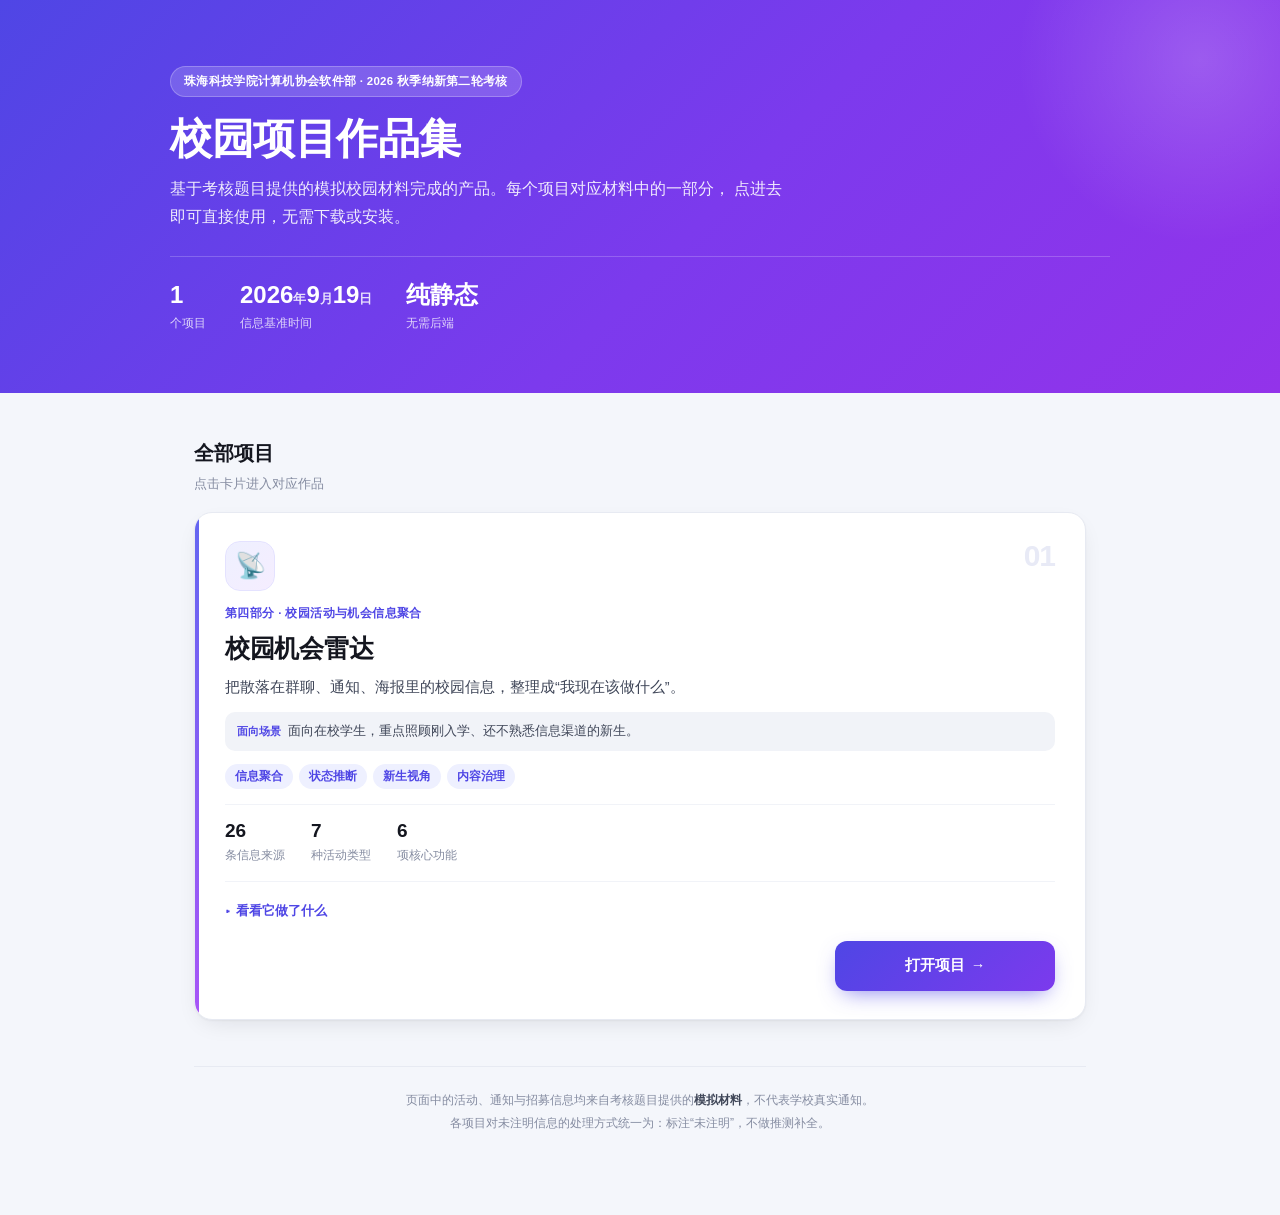
==== index.html @ e3699404 "feat(portal): 作品集首页，支持多项目入口 首页完全由 js/projects.js 的数组驱动，以后新增项目只要在 projects/ 下建目录、往数组里加一条记录，首页自动多出一张卡片" ====
<!DOCTYPE html>
<html lang="zh-CN">
<head>
<meta charset="UTF-8">
<meta name="viewport" content="width=device-width, initial-scale=1, viewport-fit=cover">
<meta name="theme-color" content="#4f46e5">
<meta name="description" content="校园项目作品集 —— 每个项目对应考核材料中的一部分，点进去即可直接体验。">
<title>校园项目作品集</title>
<link rel="icon" href="data:image/svg+xml,<svg xmlns='http://www.w3.org/2000/svg' viewBox='0 0 100 100'><text y='.9em' font-size='90'>🎒</text></svg>">
<link rel="stylesheet" href="css/portal.css">
</head>
<body>

<header class="hero">
  <div class="hero__inner">
    <div class="hero__badge">珠海科技学院计算机协会软件部 · 2026 秋季纳新第二轮考核</div>
    <h1 class="hero__title">校园项目作品集</h1>
    <p class="hero__sub">
      基于考核题目提供的模拟校园材料完成的产品。每个项目对应材料中的一部分，
      点进去即可直接使用，无需下载或安装。
    </p>
    <div class="hero__stats">
      <div class="hero__stat"><b id="statProjects">—</b><span>个项目</span></div>
      <div class="hero__stat"><b>2026<span class="unit">年</span>9<span class="unit">月</span>19<span class="unit">日</span></b><span>信息基准时间</span></div>
      <div class="hero__stat"><b>纯静态</b><span>无需后端</span></div>
    </div>
  </div>
</header>

<main>
  <div class="sec-head">
    <h2>全部项目</h2>
    <p>点击卡片进入对应作品</p>
  </div>

  <div class="grid" id="grid"></div>

  <footer class="foot">
    <p>页面中的活动、通知与招募信息均来自考核题目提供的<strong>模拟材料</strong>，不代表学校真实通知。</p>
    <p>各项目对未注明信息的处理方式统一为：标注“未注明”，不做推测补全。</p>
  </footer>
</main>

<script src="js/projects.js"></script>
<script src="js/portal.js"></script>
</body>
</html>
---- css/portal.css ----
/* ============================================================================
 * 校园项目作品集 · 首页样式
 * 与各子项目共用同一套配色（靛蓝 → 紫），保持整体风格统一。
 * ========================================================================== */

:root {
  --bg: #f4f6fb;
  --card: #fff;
  --ink: #14161f;
  --ink2: #3f4658;
  --muted: #858ca1;
  --line: #e7eaf2;
  --line2: #f1f3f8;

  --brand: #4f46e5;
  --brand2: #7c3aed;

  --radius: 18px;
  --shadow: 0 1px 2px rgba(20, 22, 31, .04), 0 8px 26px -10px rgba(20, 22, 31, .14);
  --shadow-lg: 0 18px 54px -16px rgba(20, 22, 31, .3);
}

* { box-sizing: border-box; }

html, body {
  margin: 0;
  padding: 0;
  background: var(--bg);
  color: var(--ink);
  font-family: -apple-system, BlinkMacSystemFont, "PingFang SC", "HarmonyOS Sans SC",
    "Microsoft YaHei", "Segoe UI", Roboto, "Helvetica Neue", sans-serif;
  font-size: 15px;
  line-height: 1.65;
  -webkit-font-smoothing: antialiased;
}

button { font: inherit; cursor: pointer; border: none; background: none; }
h1, h2, h3, p { margin: 0; }

/* ---------- 头部 ---------- */

.hero {
  background: linear-gradient(135deg, #4f46e5 0%, #7c3aed 55%, #9333ea 100%);
  color: #fff;
  padding: 44px 20px 40px;
  position: relative;
  overflow: hidden;
}

.hero::after {
  content: '';
  position: absolute;
  right: -110px; top: -130px;
  width: 380px; height: 380px;
  border-radius: 50%;
  background: radial-gradient(circle, rgba(255, 255, 255, .18), transparent 68%);
  pointer-events: none;
}

.hero__inner { max-width: 940px; margin: 0 auto; position: relative; z-index: 1; }

.hero__badge {
  display: inline-block;
  font-size: 11.5px;
  font-weight: 600;
  letter-spacing: .3px;
  background: rgba(255, 255, 255, .17);
  border: 1px solid rgba(255, 255, 255, .24);
  padding: 5px 13px;
  border-radius: 999px;
  margin-bottom: 16px;
}

.hero__title {
  font-size: 32px;
  font-weight: 800;
  letter-spacing: -.5px;
  line-height: 1.25;
  margin-bottom: 10px;
}

.hero__sub {
  font-size: 14.5px;
  line-height: 1.75;
  opacity: .9;
  max-width: 620px;
}

.hero__stats {
  display: flex;
  flex-wrap: wrap;
  gap: 12px 34px;
  margin-top: 26px;
  padding-top: 22px;
  border-top: 1px solid rgba(255, 255, 255, .2);
}

.hero__stat b {
  display: block;
  font-size: 21px;
  font-weight: 800;
  line-height: 1.3;
}

.hero__stat .unit { font-size: 13px; font-weight: 600; opacity: .85; }
.hero__stat span { font-size: 11.5px; opacity: .78; }

/* ---------- 主体 ---------- */

main {
  max-width: 940px;
  margin: 0 auto;
  padding: 34px 20px 70px;
}

.sec-head { margin-bottom: 18px; }
.sec-head h2 { font-size: 18px; font-weight: 700; }
.sec-head p { font-size: 13px; color: var(--muted); margin-top: 3px; }

.grid { display: grid; gap: 18px; }

/* ---------- 项目卡片 ---------- */

.pcard {
  background: var(--card);
  border: 1px solid var(--line);
  border-radius: var(--radius);
  padding: 22px;
  box-shadow: var(--shadow);
  cursor: pointer;
  transition: transform .18s cubic-bezier(.2, .9, .3, 1), box-shadow .18s, border-color .18s;
  position: relative;
  overflow: hidden;
}

.pcard::before {
  content: '';
  position: absolute; left: 0; top: 0; bottom: 0; width: 4px;
  background: linear-gradient(180deg, #6366f1, #a855f7);
}

.pcard:hover { transform: translateY(-3px); box-shadow: var(--shadow-lg); border-color: #dcdff0; }
.pcard:focus-visible { outline: 2px solid var(--brand); outline-offset: 3px; }

.pcard__head { display: flex; align-items: flex-start; justify-content: space-between; margin-bottom: 13px; }

.pcard__icon {
  width: 50px; height: 50px;
  border-radius: 15px;
  display: grid; place-items: center;
  font-size: 25px;
  background: linear-gradient(135deg, #eef0ff, #f5edff);
  border: 1px solid #e4e2ff;
}

.pcard__idnum {
  font-size: 30px;
  font-weight: 800;
  color: #e8eaf6;
  letter-spacing: -1px;
  line-height: 1;
}

.pcard__part {
  font-size: 11.5px;
  font-weight: 700;
  color: var(--brand);
  letter-spacing: .4px;
  margin-bottom: 5px;
}

.pcard__title { font-size: 22px; font-weight: 800; letter-spacing: -.3px; margin-bottom: 6px; }

.pcard__brief { font-size: 14px; color: var(--ink2); line-height: 1.7; margin-bottom: 12px; }

.pcard__problem {
  font-size: 12.5px;
  color: var(--ink2);
  background: var(--line2);
  border-radius: 10px;
  padding: 9px 12px;
  line-height: 1.65;
  margin-bottom: 13px;
}

.pcard__problem span {
  display: inline-block;
  font-size: 11px;
  font-weight: 700;
  color: var(--brand);
  margin-right: 7px;
}

.pcard__tags { display: flex; flex-wrap: wrap; gap: 6px; margin-bottom: 15px; }

.tag {
  font-size: 11.5px;
  font-weight: 600;
  padding: 3px 10px;
  border-radius: 999px;
  background: #eef0ff;
  color: var(--brand);
}

.pcard__stats {
  display: flex;
  gap: 26px;
  padding: 14px 0;
  border-top: 1px solid var(--line2);
  border-bottom: 1px solid var(--line2);
  margin-bottom: 14px;
}

.pstat b { display: block; font-size: 19px; font-weight: 800; color: var(--ink); line-height: 1.25; }
.pstat span { font-size: 11.5px; color: var(--muted); }

/* 亮点折叠区 */

.pcard__more { margin-bottom: 16px; }

.pcard__more summary {
  font-size: 13px;
  font-weight: 700;
  color: var(--brand);
  cursor: pointer;
  padding: 4px 0;
  list-style: none;
  display: flex;
  align-items: center;
  gap: 5px;
}

.pcard__more summary::-webkit-details-marker { display: none; }
.pcard__more summary::before {
  content: '▸';
  font-size: 11px;
  transition: transform .16s;
  display: inline-block;
}

.pcard__more[open] summary::before { transform: rotate(90deg); }

.hi { list-style: none; margin: 12px 0 0; padding: 0; display: grid; gap: 9px; }

.hi li {
  padding-left: 13px;
  border-left: 2px solid #ddd6fe;
  font-size: 13px;
  line-height: 1.65;
}

.hi li b { display: block; font-weight: 700; color: var(--ink); margin-bottom: 1px; }
.hi li span { color: var(--ink2); }

.pcard__data { font-size: 12px; color: var(--muted); margin-top: 13px; }

.pcard__go {
  display: flex;
  align-items: center;
  justify-content: center;
  gap: 6px;
  background: linear-gradient(135deg, #4f46e5, #7c3aed);
  color: #fff;
  font-size: 14.5px;
  font-weight: 700;
  padding: 13px;
  border-radius: 12px;
  transition: opacity .16s;
  box-shadow: 0 8px 22px -8px rgba(79, 70, 229, .7);
}

.pcard:hover .pcard__go { opacity: .92; }
.pcard__go i { font-style: normal; transition: transform .18s; }
.pcard:hover .pcard__go i { transform: translateX(4px); }

/* ---------- 页脚 ---------- */

.foot {
  margin-top: 46px;
  padding-top: 22px;
  border-top: 1px solid var(--line);
  text-align: center;
  font-size: 12px;
  color: var(--muted);
  line-height: 1.9;
}

.foot strong { color: var(--ink2); }

.empty {
  text-align: center;
  padding: 50px 20px;
  color: var(--muted);
  border: 1px dashed var(--line);
  border-radius: var(--radius);
  background: var(--card);
  font-size: 13.5px;
}

/* ---------- 桌面端 ---------- */

@media (min-width: 760px) {
  .hero { padding: 66px 24px 58px; }
  .hero__title { font-size: 42px; }
  .hero__sub { font-size: 15.5px; }
  .hero__stat b { font-size: 24px; }

  main { padding: 44px 24px 80px; }
  .sec-head h2 { font-size: 20px; }

  .pcard { padding: 28px 30px; }
  .pcard__title { font-size: 25px; }
  .pcard__brief { font-size: 14.5px; }

  .grid { grid-template-columns: 1fr; gap: 22px; }

  .pcard__go { width: 220px; margin-left: auto; }
}
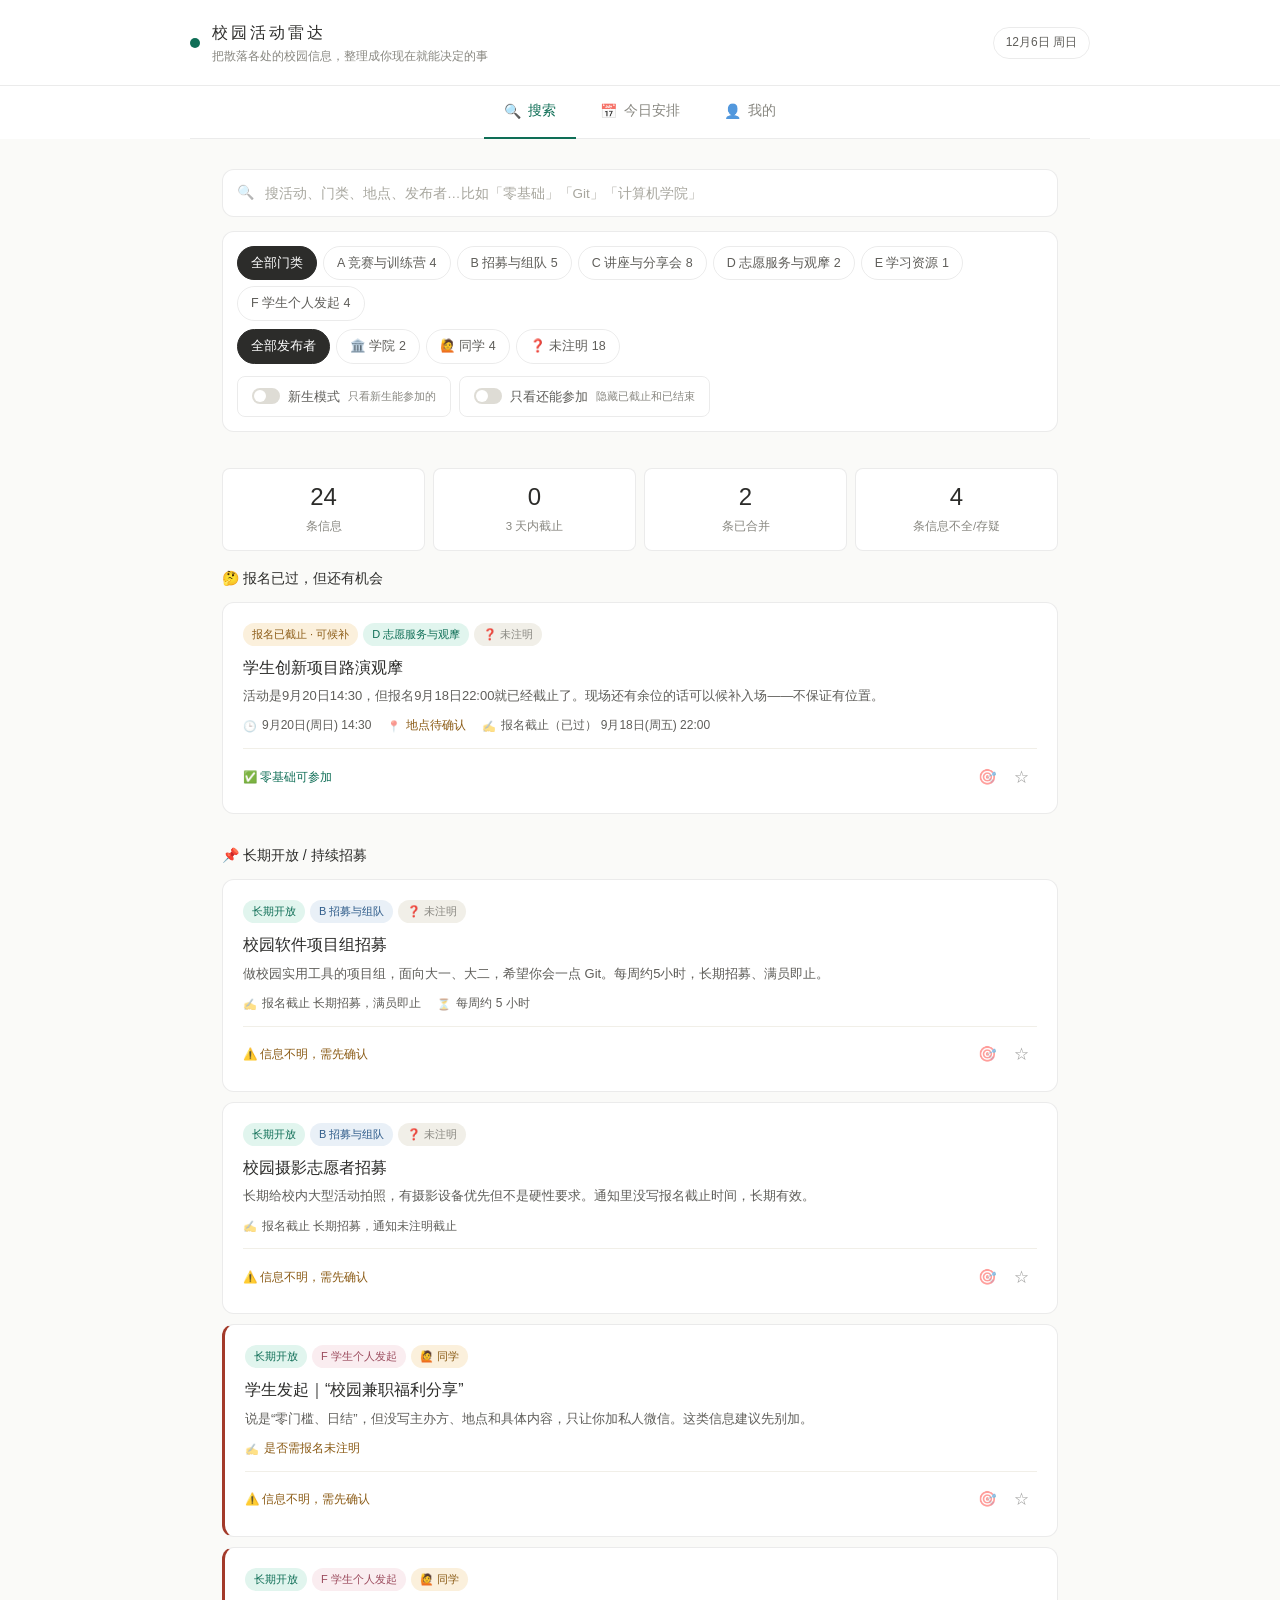
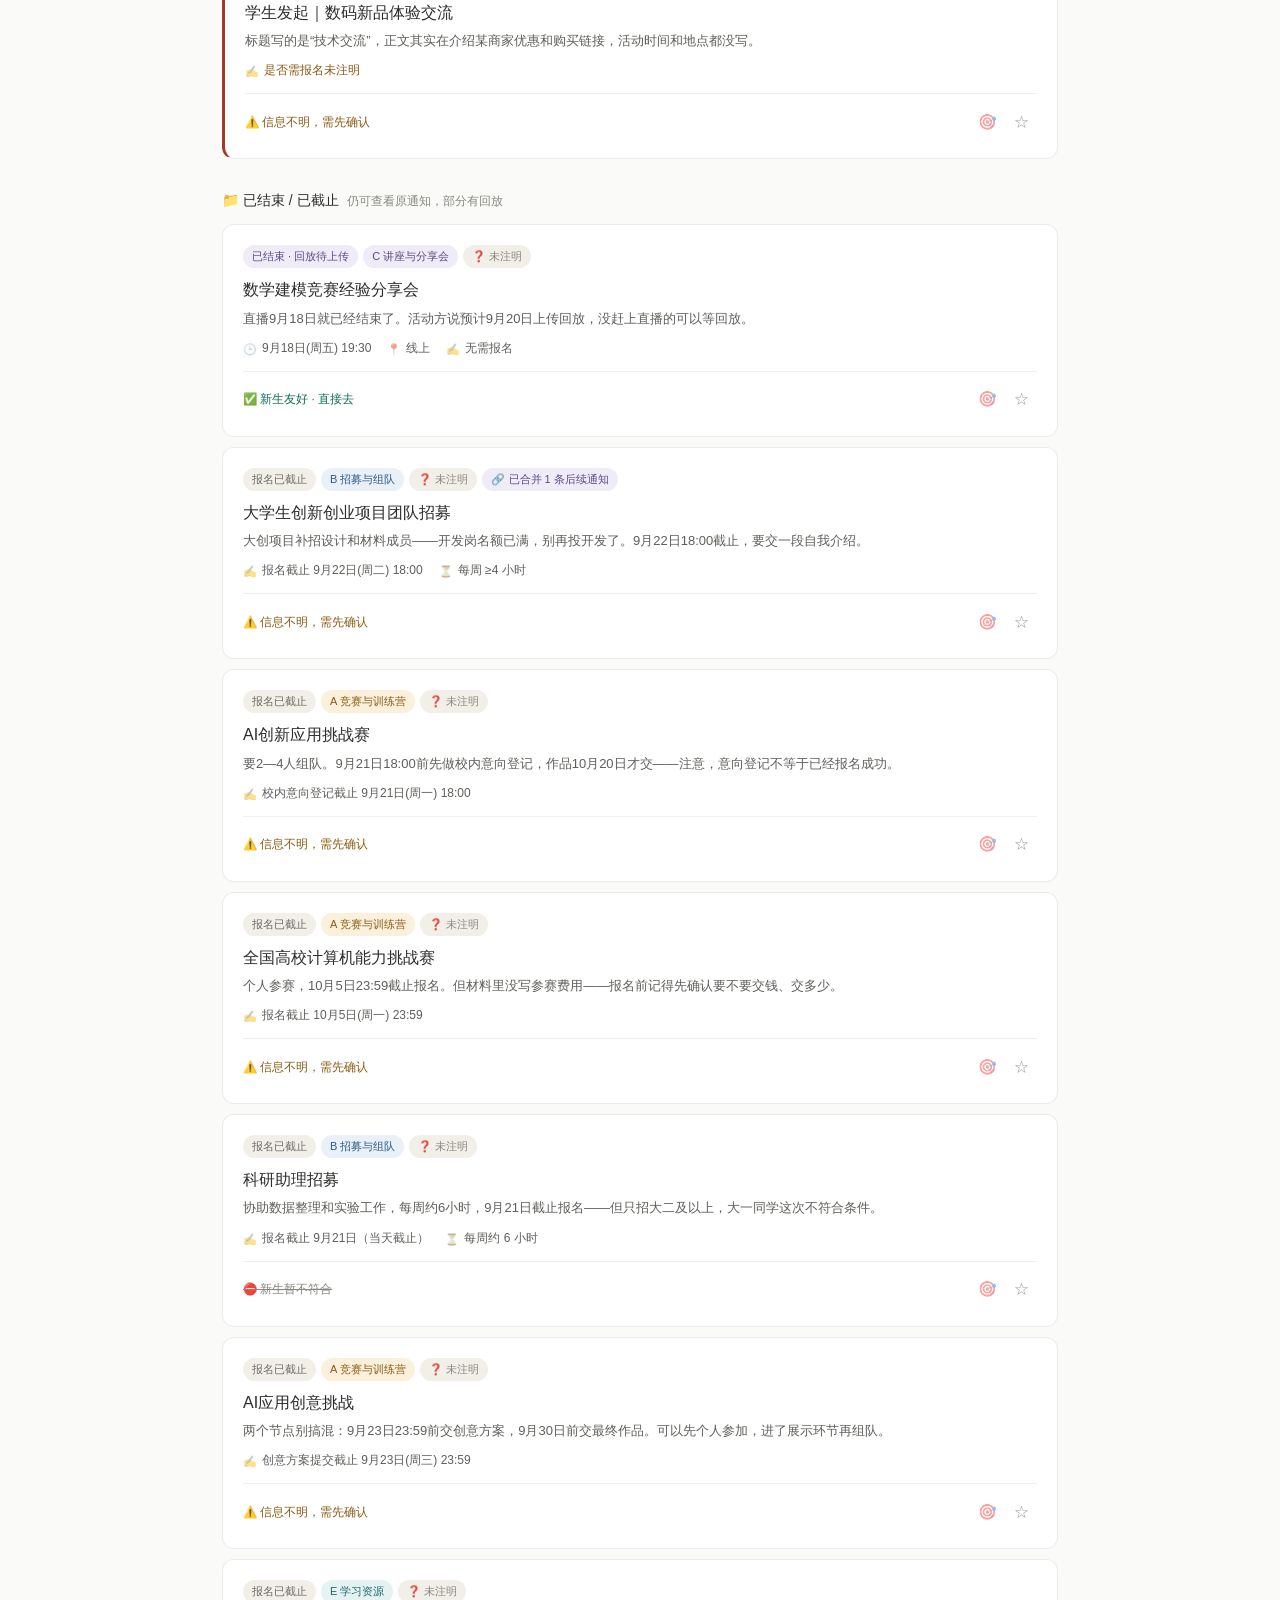
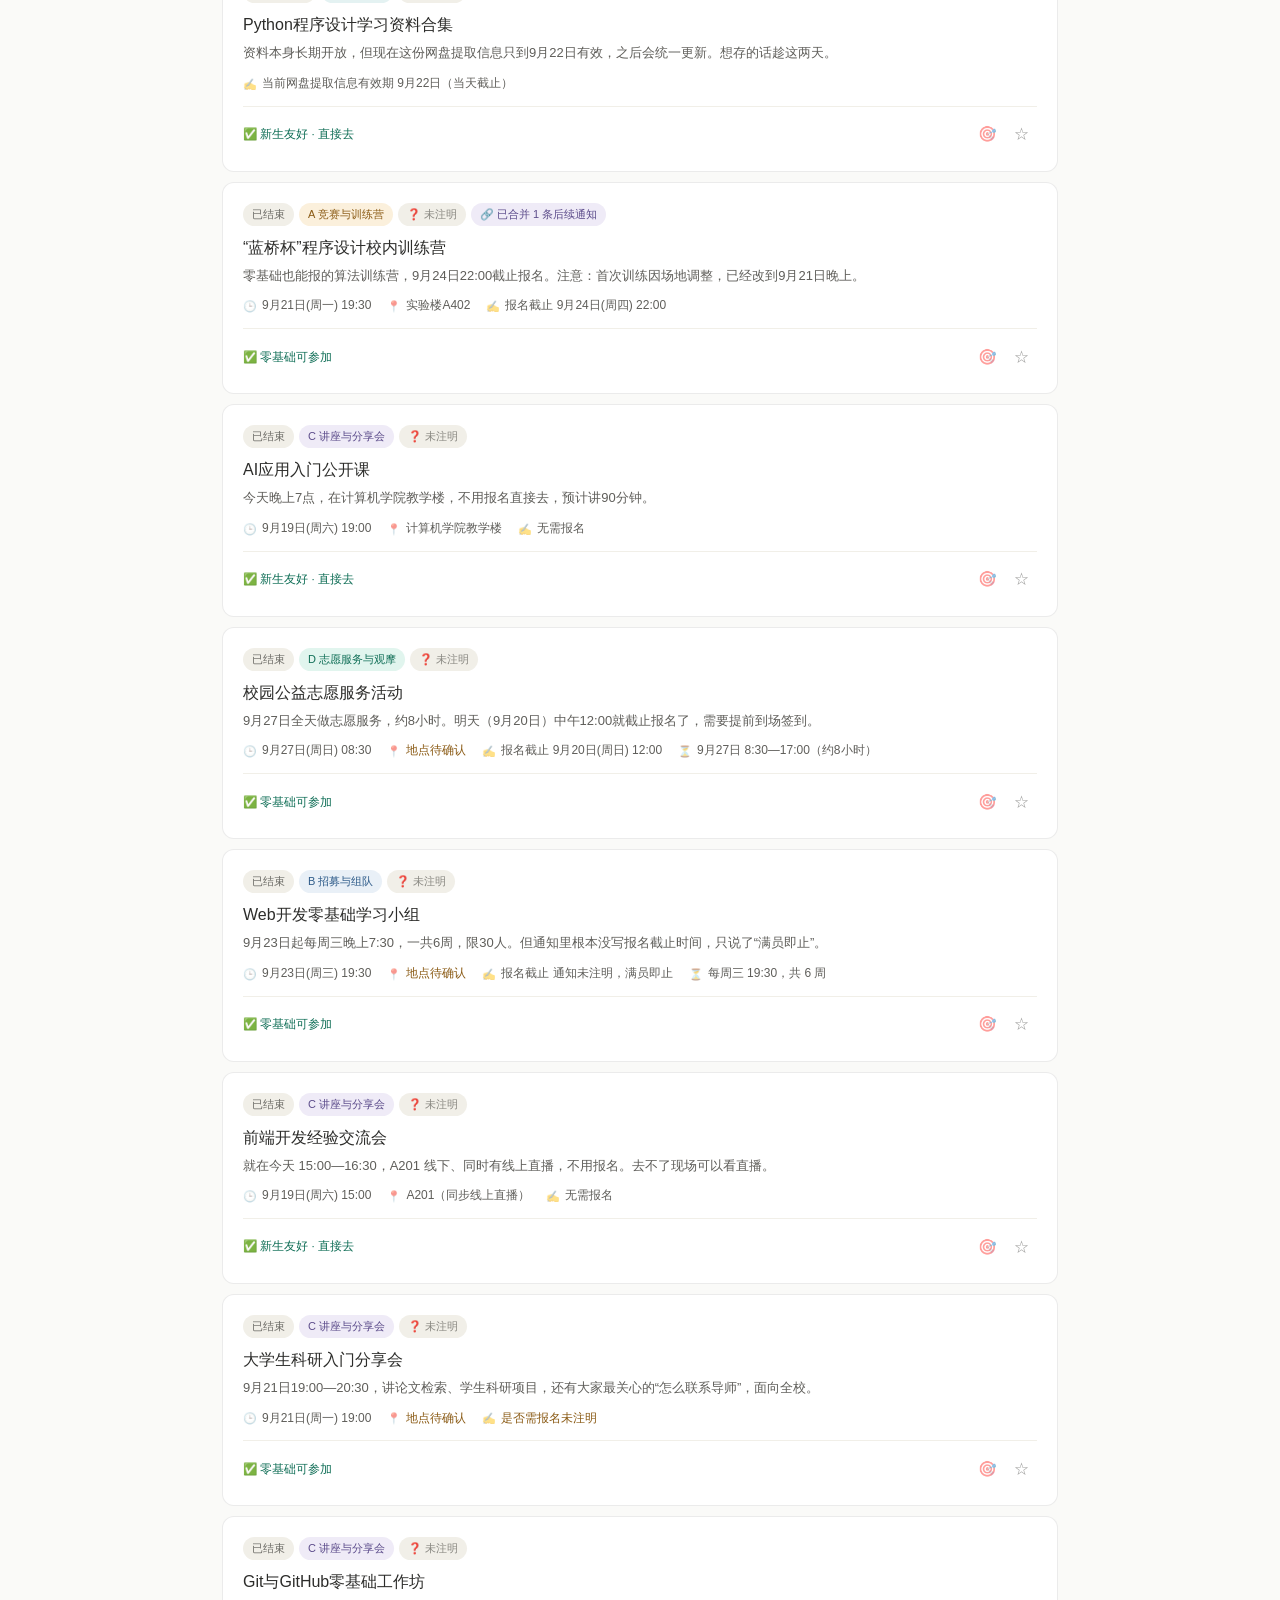
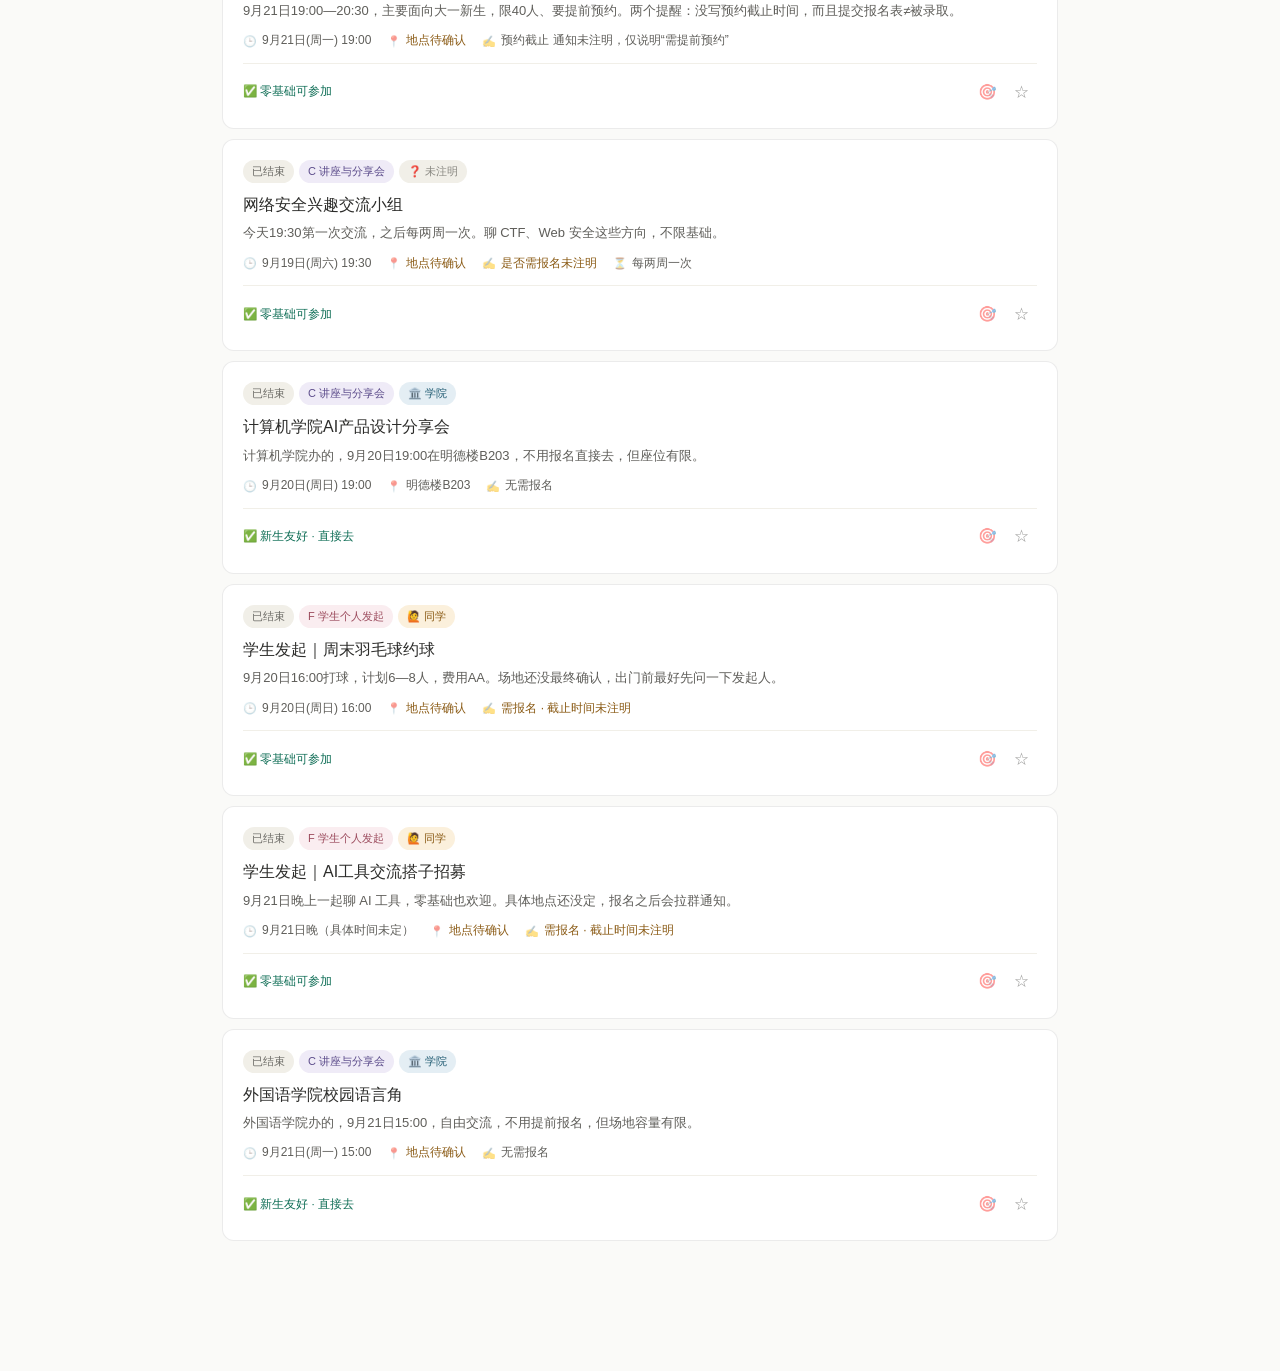
==== commit 477a8098: "refactor: 站点扁平化为校园活动雷达，并换成极简视觉 去掉作品集门户层 —— 只有校园活动雷达一个作品，门户只是多一次点击。 根目录的 index.html 现在直接就是雷达，线上地址也变成干" ====
--- a/index.html
+++ b/index.html
@@ -3,45 +3,41 @@
 <head>
 <meta charset="UTF-8">
 <meta name="viewport" content="width=device-width, initial-scale=1, viewport-fit=cover">
-<meta name="theme-color" content="#4f46e5">
-<meta name="description" content="校园项目作品集 —— 每个项目对应考核材料中的一部分，点进去即可直接体验。">
-<title>校园项目作品集</title>
-<link rel="icon" href="data:image/svg+xml,<svg xmlns='http://www.w3.org/2000/svg' viewBox='0 0 100 100'><text y='.9em' font-size='90'>🎒</text></svg>">
-<link rel="stylesheet" href="css/portal.css">
+<meta name="theme-color" content="#FAFAF8">
+<meta name="description" content="校园活动雷达 —— 把散落在各处的校园活动、竞赛、招募和同学自发信息，整理成你现在就能决定的事。">
+<title>校园活动雷达</title>
+<link rel="icon" href="data:image/svg+xml,<svg xmlns='http://www.w3.org/2000/svg' viewBox='0 0 100 100'><text y='.9em' font-size='90'>📡</text></svg>">
+<link rel="stylesheet" href="css/style.css">
 </head>
 <body>
 
-<header class="hero">
-  <div class="hero__inner">
-    <div class="hero__badge">珠海科技学院计算机协会软件部 · 2026 秋季纳新第二轮考核</div>
-    <h1 class="hero__title">校园项目作品集</h1>
-    <p class="hero__sub">
-      基于考核题目提供的模拟校园材料完成的产品。每个项目对应材料中的一部分，
-      点进去即可直接使用，无需下载或安装。
-    </p>
-    <div class="hero__stats">
-      <div class="hero__stat"><b id="statProjects">—</b><span>个项目</span></div>
-      <div class="hero__stat"><b>2026<span class="unit">年</span>9<span class="unit">月</span>19<span class="unit">日</span></b><span>信息基准时间</span></div>
-      <div class="hero__stat"><b>纯静态</b><span>无需后端</span></div>
+<div class="topbar">
+  <header class="hdr">
+    <div class="hdr__inner">
+      <div class="hdr__row">
+        <div class="hdr__logo" aria-hidden="true"></div>
+        <div class="hdr__brand">
+          <h1>校园活动雷达</h1>
+          <p id="hdrSub">把散落各处的校园信息，整理成你现在就能决定的事</p>
+        </div>
+        <div class="hdr__date" id="nowDate">—</div>
+      </div>
     </div>
-  </div>
-</header>
+  </header>
 
-<main>
-  <div class="sec-head">
-    <h2>全部项目</h2>
-    <p>点击卡片进入对应作品</p>
-  </div>
+  <nav class="tabbar" aria-label="主导航">
+    <button class="tab is-on" data-tab="search"><i>🔍</i><span>搜索</span></button>
+    <button class="tab" data-tab="today"><i>📅</i><span>今日安排</span></button>
+    <button class="tab" data-tab="mine"><i>👤</i><span>我的</span></button>
+  </nav>
+</div>
 
-  <div class="grid" id="grid"></div>
+<main id="view" aria-live="polite"></main>
 
-  <footer class="foot">
-    <p>页面中的活动、通知与招募信息均来自考核题目提供的<strong>模拟材料</strong>，不代表学校真实通知。</p>
-    <p>各项目对未注明信息的处理方式统一为：标注“未注明”，不做推测补全。</p>
-  </footer>
-</main>
+<div id="sheetRoot"></div>
+<div id="toast" role="status" aria-live="polite"></div>
 
-<script src="js/projects.js"></script>
-<script src="js/portal.js"></script>
+<script src="js/data.js"></script>
+<script src="js/app.js"></script>
 </body>
 </html>
--- a/css/style.css
+++ b/css/style.css
@@ -0,0 +1,1350 @@
+/* ============================================================================
+ * 校园活动雷达 · 样式
+ * ----------------------------------------------------------------------------
+ * 视觉语言：暖白底 + 白卡片 + 墨黑主色 + 青绿点缀。
+ * 不用渐变、不用重阴影、字重克制（标题 500，正文 400），靠留白和层级说话。
+ * 移动端优先，桌面端加大留白。
+ * ========================================================================== */
+
+:root {
+  /* 基础色 */
+  --bg: #FAFAF8;
+  --card: #FFFFFF;
+  --ink: #2C2C2A;
+  --ink2: #5F5E5A;
+  --muted: #888780;
+  --line: rgba(0, 0, 0, .08);
+  --line2: #F1EFE8;
+
+  /* 点缀色 */
+  --brand: #0F6E56;
+  --brand-soft: #E1F5EE;
+
+  /* 状态色（都降过饱和度，配合整体调性） */
+  --live: #0F6E56;    --live-bg: #E1F5EE;
+  --urgent: #A33A2A;  --urgent-bg: #FBEDE9;
+  --warn: #8A5A14;    --warn-bg: #FBF0DC;
+  --open: #2F5C8A;    --open-bg: #E9F0F7;
+  --replay: #5B4B8A;  --replay-bg: #EFEBF7;
+  --mute: #6B6A65;    --mute-bg: #F1EFE8;
+
+  --radius: 12px;
+  --radius-sm: 8px;
+  --shadow: 0 1px 2px rgba(0, 0, 0, .03);
+  --shadow-lg: 0 6px 20px rgba(0, 0, 0, .07);
+}
+
+* { box-sizing: border-box; }
+
+html, body {
+  margin: 0;
+  padding: 0;
+  background: var(--bg);
+  color: var(--ink);
+  font-family: "PingFang SC", "Microsoft YaHei", -apple-system, BlinkMacSystemFont,
+    "HarmonyOS Sans SC", "Segoe UI", Roboto, sans-serif;
+  font-size: 15px;
+  line-height: 1.65;
+  -webkit-font-smoothing: antialiased;
+  overflow-wrap: break-word;
+}
+
+button, input, select, textarea { font: inherit; color: inherit; }
+button { cursor: pointer; border: none; background: none; }
+h1, h2, h3, p { margin: 0; }
+em { font-style: normal; }
+
+/* ---------- 页头 ---------- */
+
+.topbar {
+  position: sticky;
+  top: 0;
+  z-index: 48;
+  background: var(--card);
+}
+
+.hdr {
+  background: var(--card);
+  border-bottom: 1px solid var(--line);
+  padding: 16px 20px;
+}
+
+.hdr__inner { max-width: 900px; margin: 0 auto; }
+.hdr__row { display: flex; align-items: center; gap: 12px; }
+
+.hdr__logo {
+  flex-shrink: 0;
+  width: 10px; height: 10px;
+  border-radius: 50%;
+  background: var(--brand);
+}
+
+.hdr__brand h1 {
+  font-size: 15px;
+  font-weight: 500;
+  letter-spacing: 2px;
+}
+
+.hdr__brand p {
+  font-size: 12px;
+  color: var(--muted);
+  margin-top: 1px;
+  line-height: 1.5;
+}
+
+.hdr__date {
+  margin-left: auto;
+  flex-shrink: 0;
+  font-size: 12px;
+  color: var(--ink2);
+  border: 1px solid var(--line);
+  padding: 5px 12px;
+  border-radius: 999px;
+  white-space: nowrap;
+}
+
+.hdr__date.is-demo { color: var(--warn); background: var(--warn-bg); border-color: transparent; }
+
+/* ---------- 主体 ---------- */
+
+main {
+  max-width: 900px;
+  margin: 0 auto;
+  padding: 22px 20px 120px;
+}
+
+/* ---------- 提醒条 ---------- */
+
+.alerts { display: grid; gap: 8px; margin-bottom: 16px; }
+
+.alert {
+  display: block;
+  width: 100%;
+  text-align: left;
+  padding: 12px 16px;
+  border-radius: var(--radius-sm);
+  font-size: 13px;
+  font-weight: 400;
+  border: 1px solid transparent;
+  line-height: 1.6;
+  transition: opacity .12s;
+}
+
+.alert:hover { opacity: .85; }
+.alert b { font-weight: 500; }
+.alert--live { background: var(--live-bg); color: var(--live); }
+.alert--urgent { background: var(--urgent-bg); color: var(--urgent); }
+
+/* ---------- 搜索结果条 ---------- */
+
+.resultBar {
+  display: flex;
+  align-items: center;
+  justify-content: space-between;
+  gap: 10px;
+  padding: 10px 14px;
+  margin-bottom: 12px;
+  background: var(--brand-soft);
+  border-radius: var(--radius-sm);
+  font-size: 13px;
+  color: var(--ink2);
+}
+
+.resultBar b { color: var(--brand); font-weight: 500; }
+
+/* ---------- 概览 ---------- */
+
+.summary {
+  display: grid;
+  grid-template-columns: repeat(4, 1fr);
+  gap: 8px;
+  margin-bottom: 16px;
+}
+
+.summary__item {
+  background: var(--card);
+  border: 1px solid var(--line);
+  border-radius: var(--radius-sm);
+  padding: 12px 8px;
+  text-align: center;
+}
+
+.summary__item b { display: block; font-size: 20px; font-weight: 500; color: var(--ink); line-height: 1.3; }
+.summary__item span { font-size: 11px; color: var(--muted); }
+.summary__item.is-alert b { color: var(--urgent); }
+
+/* ---------- 搜索栏 ---------- */
+
+.searchBar { position: relative; margin-bottom: 14px; }
+
+.searchBar input {
+  width: 100%;
+  height: 48px;
+  padding: 0 42px;
+  border: 1px solid var(--line);
+  background: var(--card);
+  border-radius: var(--radius);
+  outline: none;
+  font-size: 15px;
+  transition: border-color .15s;
+}
+
+.searchBar input::placeholder { font-size: 13.5px; color: #A8A79F; }
+.searchBar input:focus { border-color: var(--brand); }
+.searchBar input::-webkit-search-cancel-button { display: none; }
+
+.searchBar__icon {
+  position: absolute;
+  left: 15px; top: 50%;
+  transform: translateY(-50%);
+  font-size: 14px;
+  opacity: .45;
+  pointer-events: none;
+}
+
+.search__clear {
+  position: absolute;
+  right: 11px; top: 50%;
+  transform: translateY(-50%);
+  width: 28px; height: 28px;
+  border-radius: 50%;
+  color: var(--muted);
+  font-size: 13px;
+  display: grid;
+  place-items: center;
+}
+
+.search__clear:hover { background: var(--line2); color: var(--ink); }
+
+/* ---------- 筛选 ---------- */
+
+.filters {
+  background: var(--card);
+  border: 1px solid var(--line);
+  border-radius: var(--radius);
+  padding: 14px;
+  margin-bottom: 20px;
+}
+
+.chiprow { display: flex; flex-wrap: wrap; gap: 6px; margin-bottom: 8px; }
+.chiprow:last-child { margin-bottom: 0; }
+.chiprow--toggle { margin-top: 12px; gap: 8px; }
+
+.chipbtn {
+  padding: 6px 13px;
+  border-radius: 999px;
+  border: 1px solid var(--line);
+  background: transparent;
+  font-size: 12.5px;
+  color: var(--ink2);
+  white-space: nowrap;
+  transition: all .14s;
+}
+
+.chipbtn:hover { border-color: rgba(0, 0, 0, .2); }
+.chipbtn.is-on { background: var(--ink); border-color: var(--ink); color: #fff; }
+
+.toggle {
+  display: flex;
+  align-items: center;
+  gap: 8px;
+  padding: 9px 14px;
+  border-radius: var(--radius-sm);
+  border: 1px solid var(--line);
+  background: transparent;
+  font-size: 13px;
+  color: var(--ink2);
+  transition: all .14s;
+}
+
+.toggle em { font-size: 11px; color: var(--muted); }
+
+.toggle__dot {
+  width: 28px; height: 16px;
+  border-radius: 999px;
+  background: #DEDCD5;
+  position: relative;
+  flex-shrink: 0;
+  transition: background .16s;
+}
+
+.toggle__dot::after {
+  content: '';
+  position: absolute;
+  top: 2px; left: 2px;
+  width: 12px; height: 12px;
+  border-radius: 50%;
+  background: #fff;
+  transition: transform .16s;
+}
+
+.toggle.is-on { border-color: var(--brand); background: var(--brand-soft); color: var(--brand); }
+.toggle.is-on em { color: var(--brand); opacity: .8; }
+.toggle.is-on .toggle__dot { background: var(--brand); }
+.toggle.is-on .toggle__dot::after { transform: translateX(12px); }
+
+/* ---------- 分组 ---------- */
+
+.group { margin-bottom: 30px; }
+
+.group__title {
+  font-size: 14px;
+  font-weight: 500;
+  margin-bottom: 12px;
+  display: flex;
+  align-items: baseline;
+  flex-wrap: wrap;
+  gap: 8px;
+}
+
+.group__note { display: inline; }
+.group__title em { font-size: 11.5px; font-weight: 400; color: var(--muted); }
+
+.cards { display: grid; gap: 10px; }
+
+/* ---------- 卡片 ---------- */
+
+.card {
+  background: var(--card);
+  border: 1px solid var(--line);
+  border-radius: var(--radius);
+  padding: 16px;
+  transition: border-color .14s, box-shadow .14s;
+  cursor: pointer;
+  position: relative;
+}
+
+.card:hover { border-color: rgba(0, 0, 0, .18); box-shadow: var(--shadow); }
+.card:focus-visible { outline: 2px solid var(--brand); outline-offset: 2px; }
+
+.card--hot { border-left: 3px solid var(--brand); }
+.card--risky { border-left: 3px solid var(--urgent); }
+
+.card__top { display: flex; flex-wrap: wrap; gap: 5px; margin-bottom: 10px; align-items: center; }
+
+.card__title { font-size: 15.5px; font-weight: 500; line-height: 1.45; margin-bottom: 6px; }
+
+.card__one { font-size: 13px; color: var(--ink2); line-height: 1.65; margin-bottom: 10px; }
+
+.card__facts { display: flex; flex-wrap: wrap; gap: 5px 16px; margin-bottom: 12px; }
+
+.fact {
+  font-size: 12px;
+  color: var(--ink2);
+  display: inline-flex;
+  align-items: center;
+  gap: 5px;
+  white-space: nowrap;
+}
+
+.fact i { font-style: normal; opacity: .55; font-size: 11px; }
+.fact--tbd { color: var(--warn); }
+
+.card__bottom {
+  display: flex;
+  align-items: center;
+  justify-content: space-between;
+  gap: 10px;
+  padding-top: 12px;
+  border-top: 1px solid var(--line2);
+}
+
+.card__acts { display: flex; gap: 2px; flex-shrink: 0; }
+
+.iconbtn {
+  width: 32px; height: 32px;
+  border-radius: var(--radius-sm);
+  font-size: 15px;
+  display: grid; place-items: center;
+  transition: background .14s;
+  opacity: .45;
+}
+
+.iconbtn:hover { background: var(--line2); opacity: 1; }
+.iconbtn.is-on { opacity: 1; background: var(--brand-soft); }
+
+/* ---------- 徽章 ---------- */
+
+.chip {
+  display: inline-flex;
+  align-items: center;
+  gap: 3px;
+  font-size: 11px;
+  font-weight: 400;
+  padding: 3px 9px;
+  border-radius: 999px;
+  white-space: nowrap;
+  line-height: 1.55;
+}
+
+.chip--live { background: var(--live-bg); color: var(--live); }
+.chip--urgent { background: var(--urgent-bg); color: var(--urgent); }
+.chip--warn { background: var(--warn-bg); color: var(--warn); }
+.chip--open { background: var(--open-bg); color: var(--open); }
+.chip--green { background: var(--live-bg); color: var(--live); }
+.chip--replay { background: var(--replay-bg); color: var(--replay); }
+.chip--mute { background: var(--mute-bg); color: var(--mute); }
+
+.chip--src { background: var(--line2); color: var(--ink2); }
+.chip--src-school  { background: #E9F0F7; color: #2F5C8A; }
+.chip--src-college { background: #E4EEF4; color: #215C73; }
+.chip--src-teacher { background: #EFEBF7; color: #5B4B8A; }
+.chip--src-student { background: #FBF0DC; color: #8A5A14; }
+.chip--src-unknown { background: var(--line2); color: var(--muted); }
+
+.chip--cat { background: var(--line2); color: var(--ink2); }
+.chip--cat-amber  { background: #FBF0DC; color: #8A5A14; }
+.chip--cat-blue   { background: #E9F0F7; color: #2F5C8A; }
+.chip--cat-violet { background: #EFEBF7; color: #5B4B8A; }
+.chip--cat-green  { background: #E1F5EE; color: #0F6E56; }
+.chip--cat-teal   { background: #E4F2F2; color: #1F6B6B; }
+.chip--cat-rose   { background: #FAEDF0; color: #9B4A5C; }
+
+.chip--merged { background: #EFEBF7; color: #5B4B8A; }
+.chip--mine { background: var(--brand-soft); color: var(--brand); }
+.chip--ok { background: var(--live-bg); color: var(--live); }
+.chip--reg { background: var(--live-bg); color: var(--live); }
+.chip--miss { background: #FBF0DC; color: #8A5A14; }
+
+.chips-inline { display: flex; flex-wrap: wrap; gap: 5px; }
+
+/* ---------- 距截止还剩 N 天 ---------- */
+
+.cd {
+  background: var(--card);
+  border: 1px solid var(--line);
+  border-radius: var(--radius);
+  padding: 16px;
+  margin-bottom: 18px;
+}
+
+.cd__head {
+  display: flex;
+  align-items: baseline;
+  justify-content: space-between;
+  gap: 10px;
+  margin-bottom: 12px;
+}
+
+.cd__head h2 { font-size: 14px; font-weight: 500; }
+.cd__sub { font-size: 11.5px; color: var(--muted); flex-shrink: 0; }
+.cd__none { font-size: 13px; color: var(--muted); padding: 4px 0; }
+
+.cd__list { display: grid; gap: 6px; }
+
+.cd__more { margin-top: 10px; }
+.cd__more summary {
+  cursor: pointer;
+  font-size: 12.5px;
+  color: var(--muted);
+  list-style: none;
+  padding: 6px 0;
+}
+.cd__more summary::-webkit-details-marker { display: none; }
+.cd__more summary::before { content: '▸ '; font-size: 10px; }
+.cd__more[open] summary::before { content: '▾ '; }
+.cd__more summary:hover { color: var(--ink); }
+.cd__list--soon { margin-top: 4px; }
+
+.cdrow {
+  display: flex;
+  align-items: center;
+  gap: 12px;
+  width: 100%;
+  text-align: left;
+  background: transparent;
+  border: 1px solid var(--line);
+  border-radius: var(--radius-sm);
+  padding: 11px 13px;
+  transition: border-color .14s;
+}
+
+.cdrow:hover { border-color: rgba(0, 0, 0, .2); }
+
+.cdrow__cat {
+  flex-shrink: 0;
+  width: 26px; height: 26px;
+  border-radius: 7px;
+  display: grid; place-items: center;
+  font-size: 12px;
+  font-weight: 500;
+  background: var(--line2); color: var(--ink2);
+}
+
+.cdrow__cat--amber  { background: #FBF0DC; color: #8A5A14; }
+.cdrow__cat--blue   { background: #E9F0F7; color: #2F5C8A; }
+.cdrow__cat--violet { background: #EFEBF7; color: #5B4B8A; }
+.cdrow__cat--green  { background: #E1F5EE; color: #0F6E56; }
+.cdrow__cat--teal   { background: #E4F2F2; color: #1F6B6B; }
+.cdrow__cat--rose   { background: #FAEDF0; color: #9B4A5C; }
+
+.cdrow__body { flex: 1; min-width: 0; display: block; }
+
+.cdrow__title {
+  display: block;
+  font-size: 13.5px;
+  font-weight: 400;
+  line-height: 1.45;
+  overflow: hidden;
+  text-overflow: ellipsis;
+  white-space: nowrap;
+}
+
+.cdrow__label { display: block; font-size: 11.5px; color: var(--muted); margin-top: 2px; }
+
+.cdrow__left {
+  flex-shrink: 0;
+  text-align: right;
+  font-size: 10.5px;
+  line-height: 1.4;
+  color: var(--muted);
+}
+
+.cdrow__left b { font-size: 14px; font-weight: 500; }
+.cdrow__left--now { color: var(--urgent); }
+.cdrow__left--soon { color: var(--warn); }
+.cdrow__left--later b { color: var(--ink); }
+
+/* ---------- 发布者一行 / 发布正文 ---------- */
+
+.pubLine { margin-bottom: 10px; }
+
+.pub__mark {
+  display: inline-block;
+  font-size: 11px;
+  padding: 2px 9px;
+  border-radius: 999px;
+  margin-right: 7px;
+}
+
+.pub__mark--ok { background: var(--live-bg); color: var(--live); }
+.pub__mark--warn { background: var(--warn-bg); color: var(--warn); }
+.pub__who { font-size: 11.5px; color: var(--muted); }
+.pub__who b { color: var(--ink2); font-weight: 500; }
+
+.postBody { font-size: 13.5px; line-height: 1.8; color: var(--ink); white-space: pre-wrap; }
+
+/* ---------- 新生适配 ---------- */
+
+.fit { font-size: 11.5px; color: var(--muted); display: inline-flex; align-items: center; gap: 4px; }
+.fit--ok { color: var(--live); }
+.fit--warn { color: var(--warn); }
+.fit--no { color: var(--muted); text-decoration: line-through; }
+
+/* ---------- 空状态 ---------- */
+
+.empty {
+  text-align: center;
+  padding: 52px 20px;
+  color: var(--muted);
+  background: var(--card);
+  border: 1px solid var(--line);
+  border-radius: var(--radius);
+  font-size: 13.5px;
+}
+
+.empty--sm { padding: 28px 16px; }
+.empty__icon { font-size: 30px; margin-bottom: 10px; opacity: .4; }
+.empty p { margin-bottom: 14px; }
+
+/* ---------- 今日时间线 ---------- */
+
+.todayHead {
+  background: var(--ink);
+  color: var(--bg);
+  border-radius: var(--radius);
+  padding: 22px;
+  margin-bottom: 24px;
+}
+
+.todayHead__date { font-size: 22px; font-weight: 500; letter-spacing: .5px; }
+.todayHead__time { font-size: 12px; opacity: .6; margin-top: 4px; }
+
+.timeline { position: relative; }
+
+.tl {
+  display: grid;
+  grid-template-columns: 52px 18px 1fr;
+  gap: 0 8px;
+  cursor: pointer;
+  padding: 4px 0;
+}
+
+.tl__time {
+  font-size: 13px;
+  font-weight: 500;
+  color: var(--brand);
+  text-align: right;
+  padding-top: 14px;
+}
+
+.tl__line { position: relative; display: flex; justify-content: center; }
+
+.tl__line::before {
+  content: '';
+  position: absolute;
+  top: 0; bottom: 0;
+  width: 1px;
+  background: var(--line);
+}
+
+.tl:first-child .tl__line::before { top: 20px; }
+.tl:last-child .tl__line::before { bottom: calc(100% - 20px); }
+
+.tl__dot {
+  width: 9px; height: 9px;
+  border-radius: 50%;
+  background: var(--brand);
+  margin-top: 19px;
+  position: relative;
+  z-index: 1;
+}
+
+.tl__dot--live { background: var(--brand); }
+.tl__dot--urgent { background: var(--urgent); }
+.tl__dot--mute { background: #D5D3CC; }
+
+.tl__body {
+  background: var(--card);
+  border: 1px solid var(--line);
+  border-radius: var(--radius-sm);
+  padding: 12px 14px;
+  margin-bottom: 9px;
+  transition: border-color .14s;
+}
+
+.tl:hover .tl__body { border-color: rgba(0, 0, 0, .2); }
+
+.tl__title { font-size: 14.5px; font-weight: 500; margin-bottom: 4px; }
+.tl__meta { font-size: 12px; color: var(--muted); margin-bottom: 7px; }
+.tl__status { display: flex; gap: 5px; flex-wrap: wrap; }
+
+/* ---------- 我的 ---------- */
+
+.mineHead {
+  display: flex;
+  align-items: flex-start;
+  justify-content: space-between;
+  gap: 14px;
+  background: var(--card);
+  border: 1px solid var(--line);
+  border-radius: var(--radius);
+  padding: 18px;
+  margin-bottom: 14px;
+}
+
+.mineHead h2 { font-size: 18px; font-weight: 500; }
+.mineHead p { font-size: 12.5px; color: var(--muted); margin-top: 4px; max-width: 440px; }
+
+.cardWrap { display: grid; gap: 6px; }
+.cardWrap__tools { display: flex; gap: 6px; justify-content: flex-end; }
+
+.mini {
+  font-size: 12px;
+  padding: 5px 12px;
+  border-radius: var(--radius-sm);
+  border: 1px solid var(--line);
+  background: transparent;
+  color: var(--ink2);
+  transition: all .14s;
+}
+
+.mini:hover { border-color: rgba(0, 0, 0, .2); background: var(--line2); }
+.mini.is-on { background: var(--ink); border-color: var(--ink); color: #fff; }
+.mini--danger { color: var(--urgent); }
+.mini--danger:hover { background: var(--urgent-bg); border-color: transparent; }
+
+.settings {
+  background: var(--card);
+  border: 1px solid var(--line);
+  border-radius: var(--radius);
+  overflow: hidden;
+}
+
+.settings__row {
+  display: flex;
+  align-items: center;
+  justify-content: space-between;
+  gap: 16px;
+  padding: 16px 18px;
+  border-bottom: 1px solid var(--line2);
+}
+
+.settings__row:last-child { border-bottom: none; }
+.settings__row b { font-size: 14px; font-weight: 500; }
+.settings__row p { font-size: 12px; color: var(--muted); margin-top: 3px; max-width: 420px; }
+.settings__ctrl { display: flex; gap: 6px; flex-shrink: 0; flex-wrap: wrap; justify-content: flex-end; }
+
+.foot {
+  text-align: center;
+  font-size: 11.5px;
+  color: var(--muted);
+  line-height: 1.9;
+  padding: 32px 10px 6px;
+}
+
+/* ---------- 账号 ---------- */
+
+.acct {
+  display: flex;
+  align-items: center;
+  gap: 14px;
+  background: var(--card);
+  border: 1px solid var(--line);
+  border-radius: var(--radius);
+  padding: 16px 18px;
+  margin-bottom: 20px;
+}
+
+.acct--out { border-style: dashed; }
+
+.acct__avatar {
+  flex-shrink: 0;
+  width: 42px; height: 42px;
+  border-radius: 50%;
+  display: grid; place-items: center;
+  font-size: 16px;
+  font-weight: 500;
+  background: var(--brand-soft);
+  color: var(--brand);
+}
+
+.acct__body { flex: 1; min-width: 0; }
+.acct__body b { font-size: 14.5px; font-weight: 500; }
+.acct__body p { font-size: 12px; color: var(--muted); margin-top: 3px; }
+.acct__line { display: flex; align-items: center; flex-wrap: wrap; gap: 6px; }
+
+/* ---------- 按钮 ---------- */
+
+.btn {
+  padding: 10px 18px;
+  border-radius: var(--radius-sm);
+  font-size: 13px;
+  transition: all .14s;
+  display: inline-flex;
+  align-items: center;
+  justify-content: center;
+  gap: 5px;
+  white-space: nowrap;
+}
+
+.btn--primary { background: var(--ink); color: #fff; }
+.btn--primary:hover { background: #1A1A18; }
+.btn--ghost { background: transparent; border: 1px solid var(--line); color: var(--ink); }
+.btn--ghost:hover { border-color: rgba(0, 0, 0, .22); background: var(--line2); }
+.btn--wide { width: 100%; }
+.btn:disabled { opacity: .35; cursor: not-allowed; }
+.btn.is-done { background: var(--live-bg); border-color: transparent; color: var(--live); }
+
+/* ---------- 底部导航 ---------- */
+
+.tabbar {
+  position: fixed;
+  bottom: 0; left: 0; right: 0;
+  z-index: 45;
+  display: flex;
+  background: var(--card);
+  border-top: 1px solid var(--line);
+  padding: 6px 8px calc(6px + env(safe-area-inset-bottom));
+}
+
+.tab {
+  flex: 1;
+  display: flex;
+  flex-direction: column;
+  align-items: center;
+  gap: 2px;
+  padding: 7px 4px;
+  border-radius: var(--radius-sm);
+  color: var(--muted);
+  font-size: 11px;
+  transition: color .14s;
+}
+
+.tab i { font-style: normal; font-size: 17px; line-height: 1.3; opacity: .75; }
+.tab.is-on { color: var(--brand); }
+.tab.is-on i { opacity: 1; }
+
+/* ---------- 弹层 ---------- */
+
+#sheetRoot { position: fixed; inset: 0; z-index: 90; display: none; }
+#sheetRoot.is-open { display: block; }
+
+.sheet__backdrop {
+  position: absolute;
+  inset: 0;
+  background: rgba(44, 44, 42, .4);
+  animation: fade .18s ease;
+}
+
+@keyframes fade { from { opacity: 0; } }
+
+.sheet {
+  position: absolute;
+  left: 0; right: 0; bottom: 0;
+  max-height: 92vh;
+  background: var(--bg);
+  border-radius: 16px 16px 0 0;
+  display: flex;
+  flex-direction: column;
+  animation: rise .22s cubic-bezier(.2, .9, .3, 1);
+  overflow: hidden;
+}
+
+@keyframes rise { from { transform: translateY(20px); opacity: .7; } }
+
+.sheet__scroll {
+  overflow-y: auto;
+  padding: 22px 18px calc(32px + env(safe-area-inset-bottom));
+  -webkit-overflow-scrolling: touch;
+}
+
+.sheet__close {
+  position: absolute;
+  top: 14px; right: 14px;
+  z-index: 2;
+  width: 32px; height: 32px;
+  border-radius: 50%;
+  background: var(--card);
+  border: 1px solid var(--line);
+  color: var(--ink2);
+  font-size: 13px;
+  display: grid; place-items: center;
+}
+
+.sheet__head { margin-bottom: 16px; padding-right: 36px; }
+.sheet__chips { display: flex; flex-wrap: wrap; gap: 5px; margin-bottom: 10px; }
+.sheet__title { font-size: 20px; font-weight: 500; line-height: 1.4; margin-bottom: 6px; }
+.sheet__pub { font-size: 12px; color: var(--muted); margin-bottom: 6px; line-height: 1.6; }
+.sheet__one { font-size: 14px; color: var(--ink2); line-height: 1.7; }
+
+.sheet__acts {
+  display: grid;
+  grid-template-columns: 1fr 1fr;
+  gap: 7px;
+  margin-bottom: 16px;
+}
+
+/* ---------- 详情区块 ---------- */
+
+.sec {
+  background: var(--card);
+  border: 1px solid var(--line);
+  border-radius: var(--radius);
+  padding: 16px;
+  margin-bottom: 10px;
+}
+
+.sec h3 { font-size: 13.5px; font-weight: 500; margin-bottom: 11px; }
+.sec__desc { font-size: 12.5px; color: var(--muted); line-height: 1.7; }
+.sec__desc--tip { margin-top: 10px; font-size: 11.5px; opacity: .9; }
+
+.sec--risk-high { background: var(--urgent-bg); border-color: transparent; }
+.sec--risk-high h3 { color: var(--urgent); }
+.sec--risk-low { background: var(--warn-bg); border-color: transparent; }
+.sec--risk-low h3 { color: var(--warn); }
+.sec--risk p { font-size: 13px; color: var(--ink2); line-height: 1.7; }
+.sec--risk ul { margin: 10px 0 0; padding-left: 18px; }
+.sec--risk li { font-size: 12.5px; color: var(--ink2); margin-bottom: 5px; line-height: 1.65; }
+
+.sec--merged { background: #FBFAFD; }
+.sec--fb { background: transparent; border: none; padding: 4px 0; }
+.sec--signup { background: #FAFDFB; }
+
+/* 键值表 */
+
+.kv { display: grid; }
+
+.kv__row {
+  display: grid;
+  grid-template-columns: 88px 1fr;
+  gap: 10px;
+  padding: 8px 0;
+  border-bottom: 1px solid var(--line2);
+  font-size: 13px;
+}
+
+.kv__row:last-child { border-bottom: none; }
+.kv__k { color: var(--muted); font-size: 12.5px; }
+.kv__v { color: var(--ink); }
+
+/* 时间表 */
+
+.timeline-list { display: grid; gap: 8px; }
+
+.tlrow {
+  display: grid;
+  grid-template-columns: 76px 1fr;
+  gap: 10px;
+  font-size: 13px;
+  padding: 9px 0;
+  border-bottom: 1px solid var(--line2);
+}
+
+.tlrow:last-child { border-bottom: none; }
+.tlrow__label { font-size: 12px; color: var(--muted); }
+.tlrow__val { color: var(--ink); line-height: 1.6; }
+.tlrow.is-past .tlrow__val { color: var(--muted); }
+.tlrow--dl .tlrow__label { color: var(--urgent); }
+.tlrow--dl.is-past .tlrow__label { color: var(--muted); }
+
+.tbd { font-size: 11.5px; color: var(--warn); }
+
+/* 待办清单 */
+
+.todo { list-style: none; margin: 0; padding: 0; display: grid; gap: 7px; }
+
+.todo__item {
+  display: flex;
+  gap: 10px;
+  padding: 11px 13px;
+  border-radius: var(--radius-sm);
+  background: var(--line2);
+  font-size: 13px;
+  line-height: 1.65;
+  align-items: flex-start;
+}
+
+.todo__item span { flex-shrink: 0; line-height: 1.5; opacity: .8; }
+.todo__item b { font-weight: 500; }
+.todo__item--hot { background: var(--urgent-bg); color: var(--urgent); }
+.todo__item--warn { background: var(--warn-bg); color: var(--warn); }
+.todo__item--danger { background: var(--urgent-bg); color: var(--urgent); }
+.todo__item--info { background: var(--replay-bg); color: var(--replay); }
+.todo__item--mute { background: var(--mute-bg); color: var(--mute); }
+
+/* 补充通知 */
+
+.upd { border-left: 2px solid var(--replay); padding: 6px 0 6px 13px; margin-bottom: 10px; }
+
+.upd__head { font-size: 12.5px; font-weight: 500; color: var(--replay); margin-bottom: 4px; }
+.upd p { font-size: 12.5px; color: var(--ink2); line-height: 1.7; }
+
+.upd__id {
+  display: inline-block;
+  font-size: 10.5px;
+  background: var(--replay-bg);
+  color: var(--replay);
+  padding: 1px 7px;
+  border-radius: 5px;
+  margin-right: 6px;
+}
+
+/* 完整度 */
+
+.meter { display: flex; align-items: center; gap: 12px; }
+
+.meter__bar {
+  flex: 1;
+  height: 5px;
+  background: var(--line2);
+  border-radius: 999px;
+  overflow: hidden;
+}
+
+.meter__bar i {
+  display: block;
+  height: 100%;
+  background: var(--brand);
+  border-radius: 999px;
+  transition: width .3s;
+}
+
+.meter__txt { font-size: 12px; color: var(--muted); white-space: nowrap; }
+
+/* 原文 */
+
+.raw summary { cursor: pointer; font-size: 13px; color: var(--brand); padding: 4px 0; }
+.raw summary:hover { text-decoration: underline; }
+
+.raw blockquote {
+  margin: 10px 0 0;
+  padding: 12px 14px;
+  background: var(--line2);
+  border-radius: var(--radius-sm);
+  font-size: 12.5px;
+  color: var(--ink2);
+  line-height: 1.8;
+}
+
+.raw__tag {
+  display: inline-block;
+  font-size: 10.5px;
+  background: #E4E2DA;
+  color: var(--ink2);
+  padding: 1px 7px;
+  border-radius: 5px;
+  margin-right: 6px;
+}
+
+/* 提示条 */
+
+.note {
+  border-radius: var(--radius-sm);
+  padding: 12px 14px;
+  font-size: 13px;
+  line-height: 1.7;
+  margin-bottom: 10px;
+}
+
+.note--warn { background: var(--warn-bg); color: var(--warn); }
+.note--urgent { background: var(--urgent-bg); color: var(--urgent); }
+.note--live { background: var(--live-bg); color: var(--live); }
+.note--open { background: var(--open-bg); color: var(--open); }
+.note--green { background: var(--live-bg); color: var(--live); }
+.note--replay { background: var(--replay-bg); color: var(--replay); }
+.note--mute { background: var(--mute-bg); color: var(--mute); }
+
+/* ---------- 报名 ---------- */
+
+.signupEmpty { font-size: 12.5px; color: var(--muted); line-height: 1.7; padding: 8px 0; }
+
+.signedBox {
+  background: var(--live-bg);
+  border-radius: var(--radius-sm);
+  padding: 13px 15px;
+  margin-bottom: 10px;
+}
+
+.signedBox b { display: block; font-size: 13.5px; font-weight: 500; color: var(--live); margin-bottom: 5px; }
+.signedBox p { font-size: 12.5px; color: var(--live); line-height: 1.7; opacity: .9; }
+
+.signupForm { display: grid; gap: 12px; margin-top: 4px; }
+
+.signupNote { font-size: 12.5px; line-height: 1.65; }
+.signupNote:empty { display: none; }
+.signupNote--err { color: var(--urgent); background: var(--urgent-bg); padding: 10px 13px; border-radius: var(--radius-sm); }
+
+.regPanel {
+  background: var(--card);
+  border: 1px solid var(--line);
+  border-radius: var(--radius);
+  padding: 14px;
+  margin-top: -2px;
+}
+
+.regPanel--empty { font-size: 12.5px; color: var(--muted); border-style: dashed; }
+
+.regPanel__head {
+  display: flex;
+  align-items: center;
+  justify-content: space-between;
+  gap: 10px;
+  font-size: 13px;
+  margin-bottom: 11px;
+}
+
+.regPanel__head b { font-weight: 500; }
+
+.regList { display: grid; gap: 6px; }
+
+.regRow {
+  display: flex;
+  align-items: center;
+  gap: 12px;
+  background: var(--bg);
+  border: 1px solid var(--line);
+  border-radius: var(--radius-sm);
+  padding: 10px 12px;
+}
+
+.regRow__no {
+  flex-shrink: 0;
+  width: 22px; height: 22px;
+  border-radius: 50%;
+  display: grid; place-items: center;
+  font-size: 11.5px;
+  background: var(--line2);
+  color: var(--ink2);
+}
+
+.regRow__body { flex: 1; min-width: 0; }
+.regRow__name { font-size: 13.5px; font-weight: 500; display: flex; align-items: center; gap: 7px; flex-wrap: wrap; }
+
+.regRow__org {
+  font-size: 11px;
+  color: var(--muted);
+  background: var(--line2);
+  padding: 1px 8px;
+  border-radius: 999px;
+}
+
+.regRow__tel {
+  display: block;
+  font-size: 13px;
+  color: var(--brand);
+  text-decoration: none;
+  letter-spacing: .5px;
+  margin-top: 3px;
+}
+
+.regRow__tel:hover { text-decoration: underline; }
+
+.regRow__at { display: block; font-size: 11px; color: var(--muted); margin-top: 1px; }
+
+/* ---------- 表单 ---------- */
+
+.form { display: grid; gap: 14px; }
+
+.fld { display: block; }
+.fld > span { display: block; font-size: 12.5px; color: var(--ink2); margin-bottom: 6px; }
+.fld > span b { color: var(--urgent); font-weight: 500; }
+
+.fld input, .fld select, .fld textarea {
+  width: 100%;
+  padding: 11px 13px;
+  border: 1px solid var(--line);
+  border-radius: var(--radius-sm);
+  background: var(--card);
+  outline: none;
+  font-size: 14px;
+  transition: border-color .15s;
+}
+
+.fld input:focus, .fld select:focus, .fld textarea:focus { border-color: var(--brand); }
+
+.fld textarea { resize: vertical; min-height: 92px; line-height: 1.7; font-family: inherit; }
+
+.fld--2col { display: grid; grid-template-columns: 1fr 1fr; gap: 12px; }
+.fld--2col .fld { margin: 0; }
+
+.fld__hint { display: block; font-size: 11.5px; color: var(--muted); margin-top: 6px; line-height: 1.6; }
+
+.fld--radios .radios { display: flex; gap: 6px; flex-wrap: wrap; }
+
+.radio { flex: 1; min-width: 96px; cursor: pointer; }
+.radio input { position: absolute; opacity: 0; pointer-events: none; }
+
+.radio span {
+  display: block;
+  text-align: center;
+  padding: 10px;
+  border: 1px solid var(--line);
+  border-radius: var(--radius-sm);
+  font-size: 13px;
+  color: var(--ink2);
+  background: var(--card);
+  transition: all .14s;
+}
+
+.radio input:checked + span { border-color: var(--ink); background: var(--ink); color: #fff; }
+
+.precheck {
+  background: var(--warn-bg);
+  border-radius: var(--radius-sm);
+  padding: 13px;
+  font-size: 12.5px;
+  color: var(--warn);
+  line-height: 1.7;
+}
+
+.precheck__bar {
+  height: 4px;
+  background: rgba(138, 90, 20, .18);
+  border-radius: 999px;
+  overflow: hidden;
+  margin-bottom: 9px;
+}
+
+.precheck__bar i { display: block; height: 100%; background: var(--warn); border-radius: 999px; transition: width .25s; }
+.precheck b { font-weight: 500; }
+
+.precheck--must { background: var(--urgent-bg); color: var(--urgent); }
+.precheck--must b { color: var(--urgent); }
+
+.confirm {
+  display: flex;
+  gap: 11px;
+  align-items: flex-start;
+  padding: 13px 14px;
+  background: var(--card);
+  border: 1px solid var(--line);
+  border-radius: var(--radius-sm);
+  cursor: pointer;
+  font-size: 12.5px;
+  line-height: 1.7;
+  color: var(--ink2);
+}
+
+.confirm input { margin-top: 3px; flex-shrink: 0; width: 16px; height: 16px; accent-color: var(--brand); }
+.confirm strong { color: var(--ink); font-weight: 500; }
+
+.optional {
+  border: 1px solid var(--line);
+  border-radius: var(--radius-sm);
+  background: var(--card);
+  overflow: hidden;
+}
+
+.optional summary {
+  cursor: pointer;
+  padding: 12px 14px;
+  font-size: 13px;
+  color: var(--ink2);
+  list-style: none;
+}
+
+.optional summary::-webkit-details-marker { display: none; }
+.optional summary::before { content: '＋ '; color: var(--muted); }
+.optional[open] summary::before { content: '－ '; }
+.optional[open] summary { border-bottom: 1px solid var(--line2); }
+.optional__body { padding: 14px; display: grid; gap: 13px; }
+
+.form__acts { display: grid; grid-template-columns: 1fr 2fr; gap: 8px; margin-top: 4px; }
+
+/* ---------- 发布者身份确认 ---------- */
+
+.idbox {
+  display: flex;
+  align-items: center;
+  gap: 13px;
+  padding: 14px 16px;
+  border-radius: var(--radius);
+  margin-bottom: 14px;
+}
+
+.idbox--in { background: var(--brand-soft); }
+.idbox--out { background: var(--warn-bg); }
+
+.idbox__icon, .idbox__avatar {
+  flex-shrink: 0;
+  width: 40px; height: 40px;
+  border-radius: 50%;
+  display: grid; place-items: center;
+  font-size: 16px;
+  background: var(--card);
+  color: var(--brand);
+}
+
+.idbox__body { flex: 1; min-width: 0; }
+.idbox__body b { font-size: 13.5px; font-weight: 500; display: block; }
+.idbox__body p { font-size: 11.5px; color: var(--ink2); margin-top: 3px; line-height: 1.6; opacity: .85; }
+.idbox__ok { font-size: 11px; color: var(--brand); }
+
+/* ---------- 登录 / 注册 ---------- */
+
+.authtabs {
+  display: grid;
+  grid-template-columns: 1fr 1fr;
+  gap: 3px;
+  background: var(--line2);
+  border-radius: var(--radius-sm);
+  padding: 3px;
+  margin-bottom: 16px;
+}
+
+.authtab {
+  padding: 10px;
+  border-radius: 6px;
+  font-size: 13px;
+  color: var(--muted);
+  transition: all .14s;
+}
+
+.authtab.is-on { background: var(--card); color: var(--ink); }
+
+.roles { display: grid; gap: 7px; }
+
+.role { cursor: pointer; }
+.role input { position: absolute; opacity: 0; pointer-events: none; }
+
+.role > span {
+  display: block;
+  padding: 11px 14px;
+  border: 1px solid var(--line);
+  border-radius: var(--radius-sm);
+  background: var(--card);
+  transition: all .14s;
+}
+
+.role b { display: block; font-size: 13.5px; font-weight: 500; }
+.role em { display: block; font-size: 11.5px; color: var(--muted); margin-top: 3px; }
+
+.role input:checked + span { border-color: var(--brand); background: var(--brand-soft); }
+.role input:checked + span b { color: var(--brand); }
+.role input:checked + span em { color: var(--brand); opacity: .8; }
+
+.authnote { font-size: 12.5px; line-height: 1.7; border-radius: var(--radius-sm); padding: 12px 14px; color: var(--muted); }
+.authnote:empty { display: none; }
+.authnote--info { background: var(--line2); color: var(--ink2); }
+.authnote--info strong { color: var(--ink); font-weight: 500; }
+.authnote--err { background: var(--urgent-bg); color: var(--urgent); }
+
+/* ---------- Toast ---------- */
+
+#toast {
+  position: fixed;
+  left: 50%;
+  bottom: 92px;
+  transform: translate(-50%, 12px);
+  background: var(--ink);
+  color: var(--bg);
+  font-size: 13px;
+  padding: 11px 20px;
+  border-radius: 999px;
+  z-index: 200;
+  opacity: 0;
+  pointer-events: none;
+  transition: opacity .2s, transform .2s;
+  max-width: 88vw;
+  text-align: center;
+}
+
+#toast.is-on { opacity: 1; transform: translate(-50%, 0); }
+
+/* ---------- 桌面端 ---------- */
+
+@media (min-width: 760px) {
+  body { font-size: 15.5px; }
+  .hdr { padding: 20px 32px; }
+  .hdr__brand h1 { font-size: 16px; letter-spacing: 3px; }
+  main { padding: 30px 32px 100px; }
+
+  .card { padding: 20px; }
+  .card__title { font-size: 16px; }
+
+  .sheet {
+    left: 50%; bottom: 50%;
+    transform: translate(-50%, 50%);
+    max-width: 680px;
+    width: calc(100% - 48px);
+    max-height: 86vh;
+    border-radius: var(--radius);
+    animation: pop .2s cubic-bezier(.2, .9, .3, 1);
+  }
+
+  @keyframes pop { from { transform: translate(-50%, 50%) scale(.98); opacity: 0; } }
+
+  .sheet__scroll { padding: 28px 32px 32px; }
+  .sheet__acts { grid-template-columns: repeat(4, 1fr); }
+
+  .tabbar {
+    position: static;
+    max-width: 900px;
+    margin: 0 auto;
+    border-top: none;
+    border-bottom: 1px solid var(--line);
+    padding: 0 32px;
+    gap: 4px;
+    justify-content: center;
+  }
+
+  .tab {
+    flex: 0 0 auto;
+    flex-direction: row;
+    gap: 7px;
+    padding: 14px 20px;
+    font-size: 13.5px;
+    border-radius: 0;
+    border-bottom: 2px solid transparent;
+    margin-bottom: -1px;
+  }
+
+  .tab i { font-size: 14px; }
+  .tab.is-on { border-bottom-color: var(--brand); }
+
+  #toast { bottom: 44px; }
+  .summary__item b { font-size: 24px; }
+  .summary__item span { font-size: 11.5px; }
+  .tl { grid-template-columns: 62px 18px 1fr; }
+}
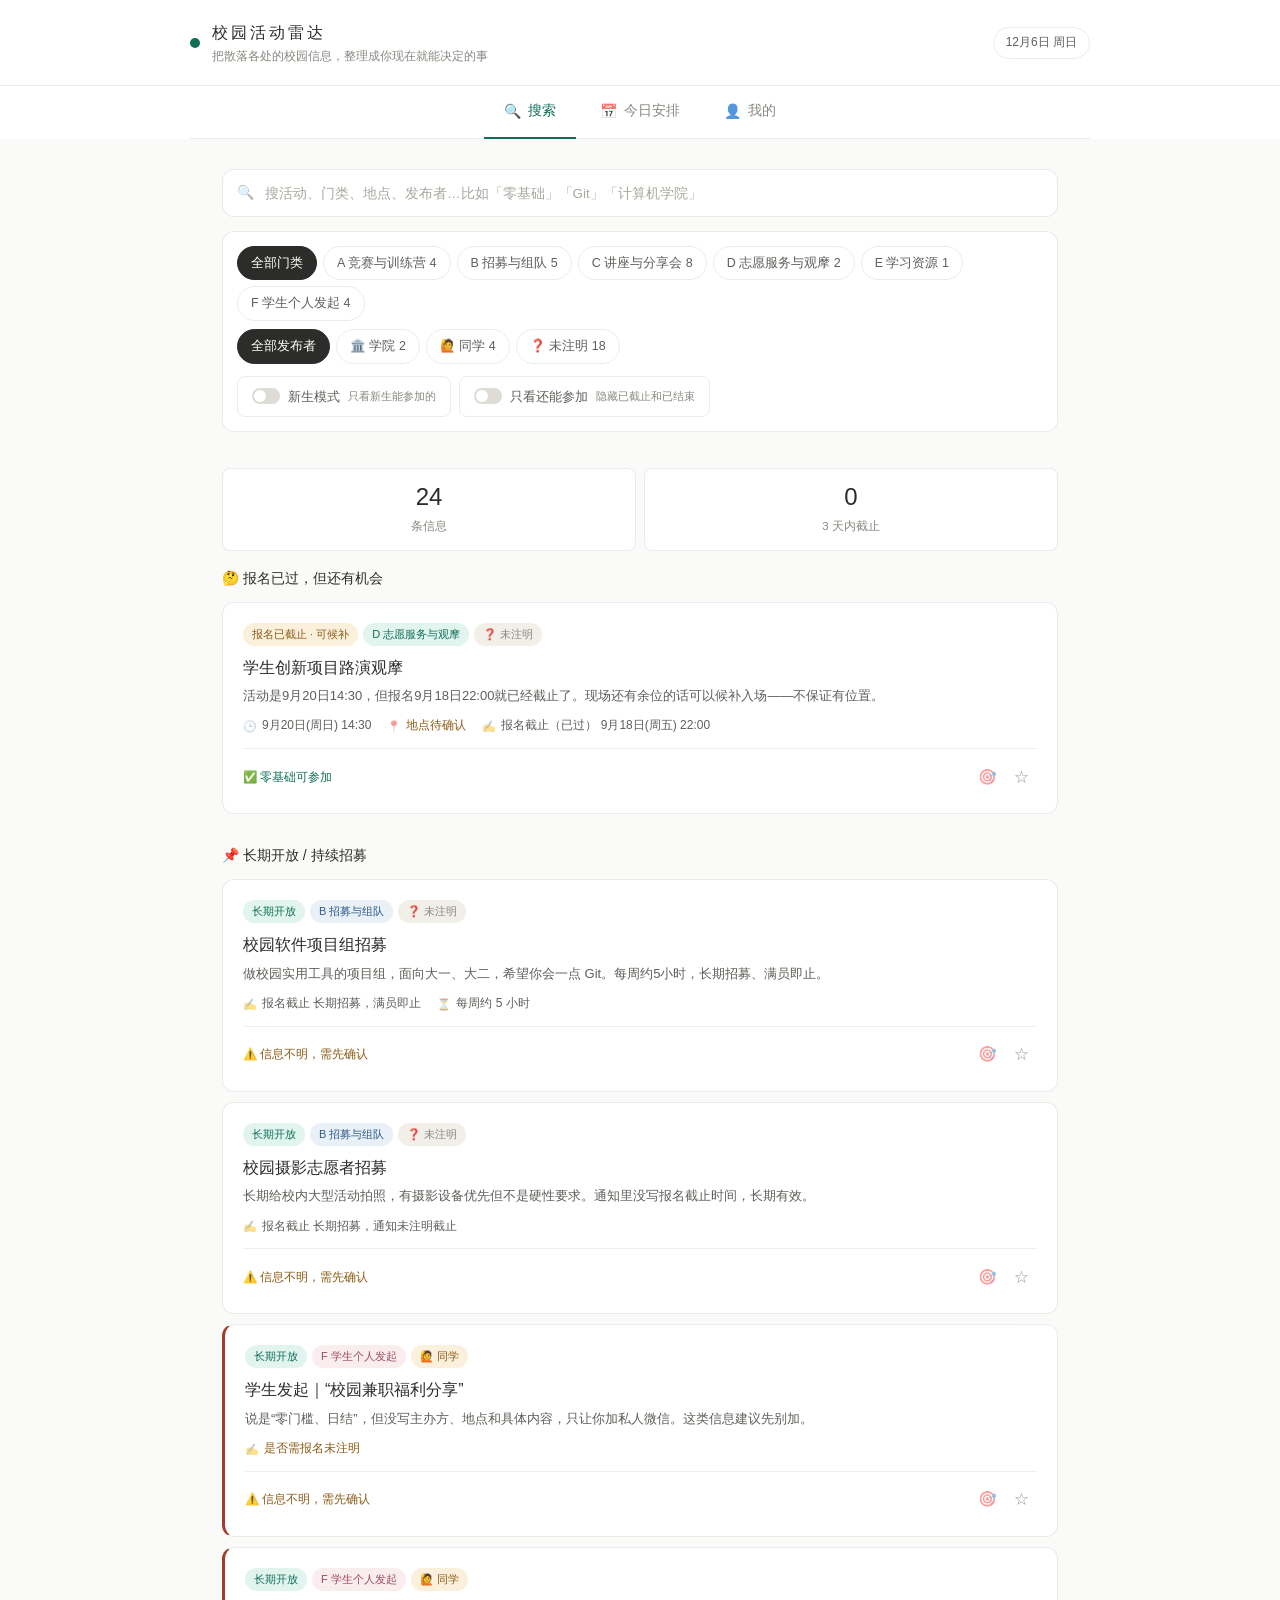
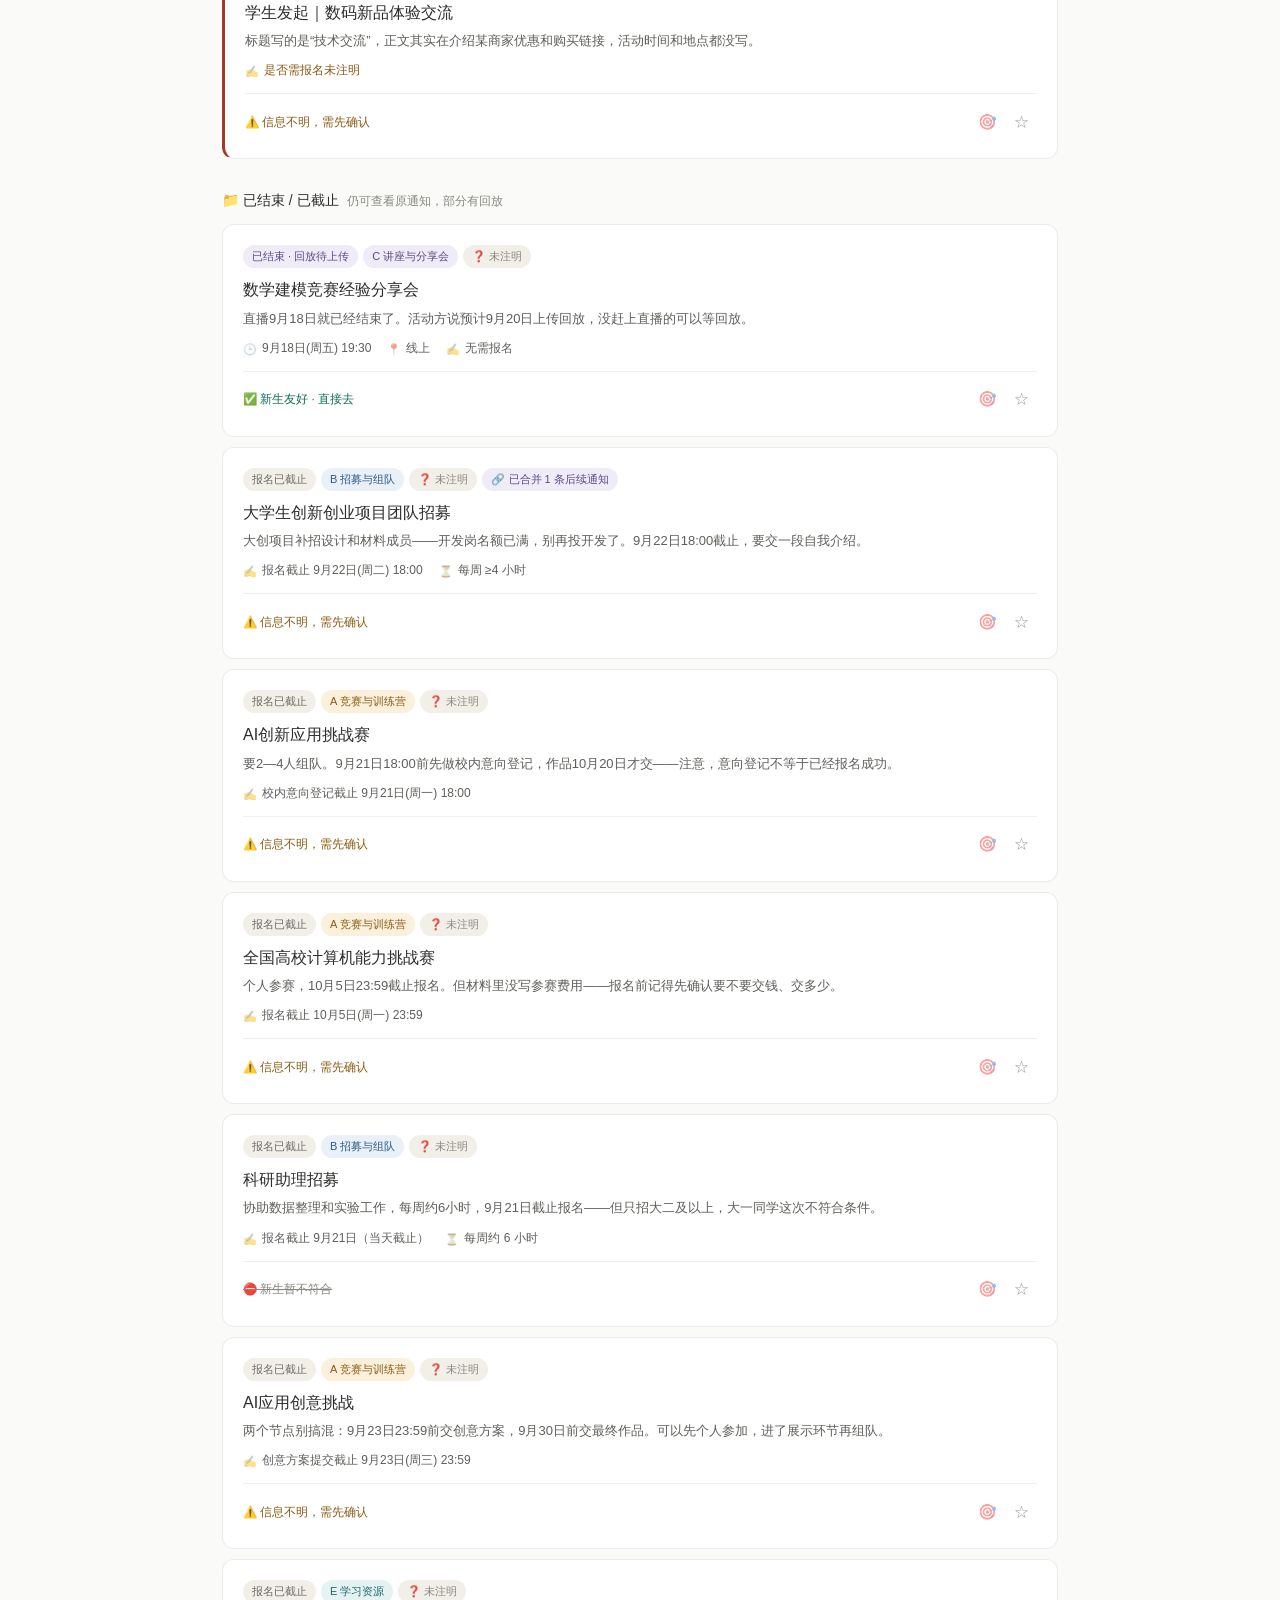
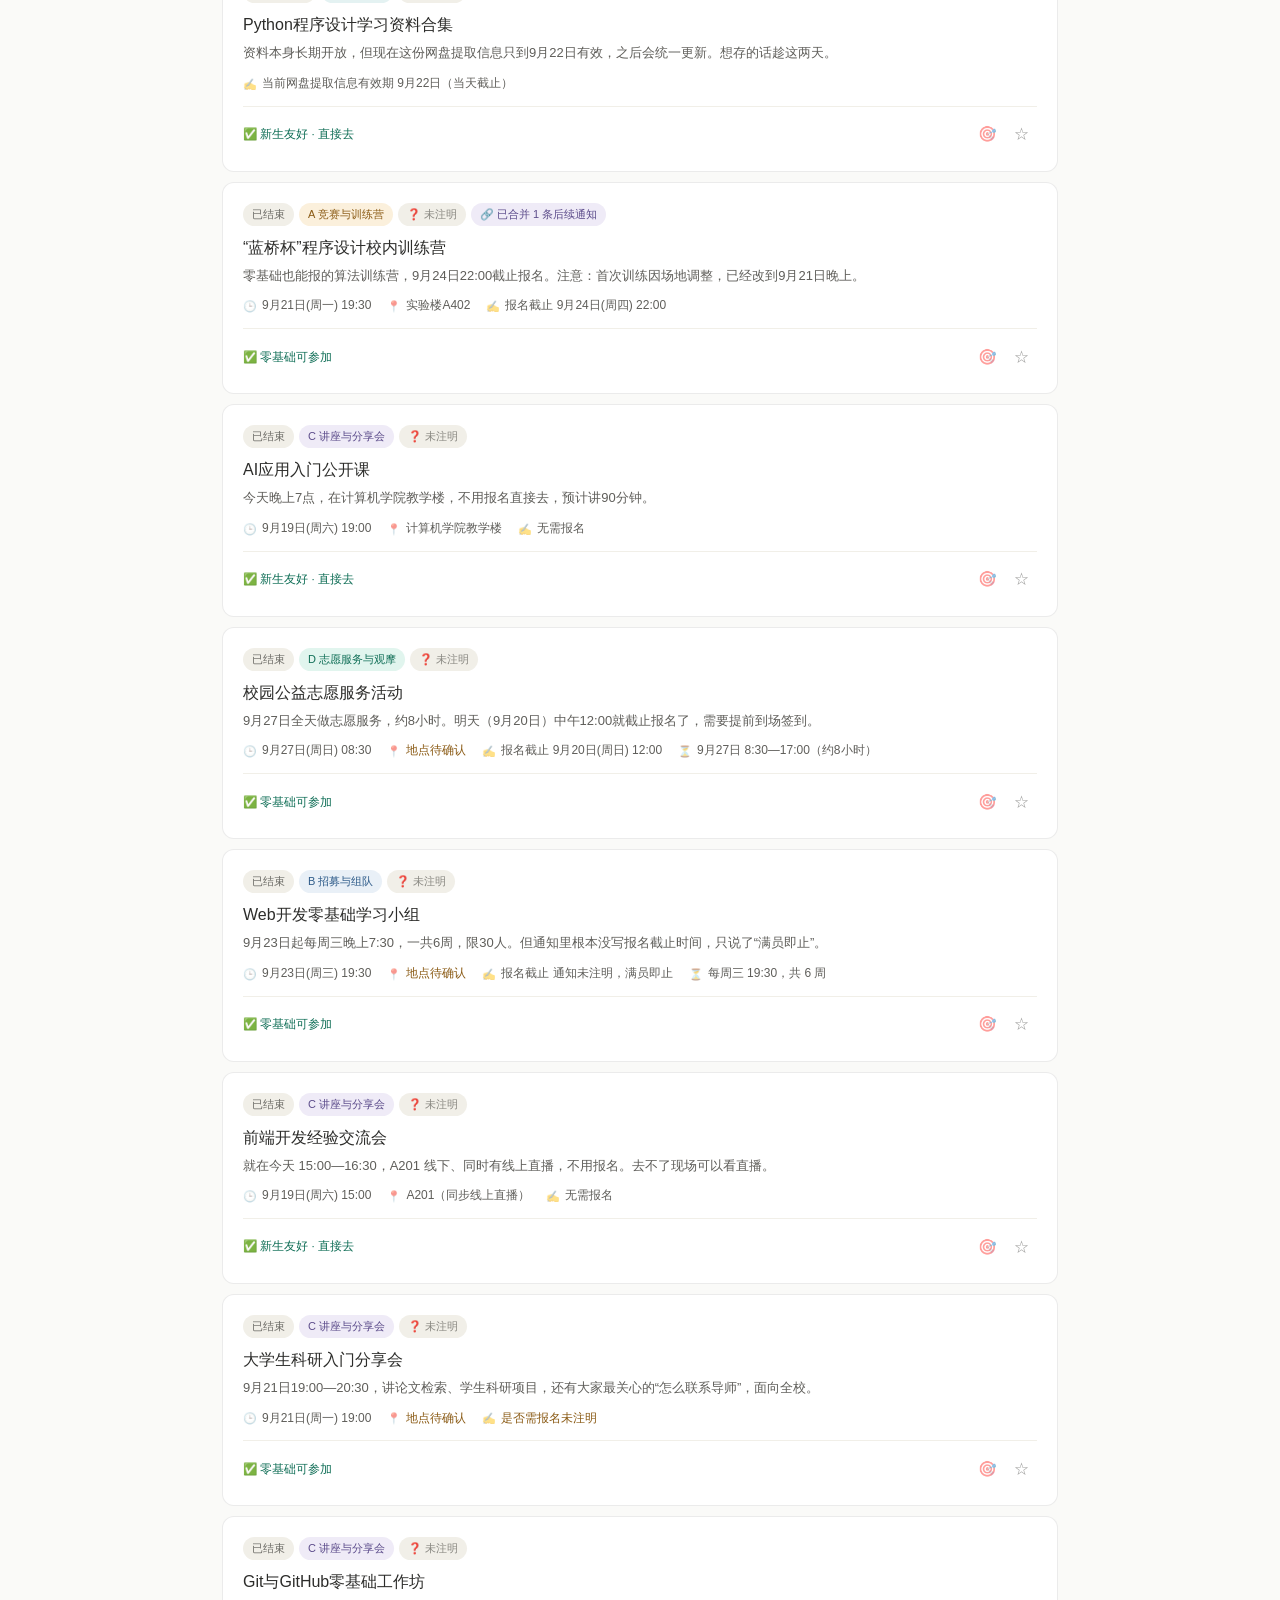
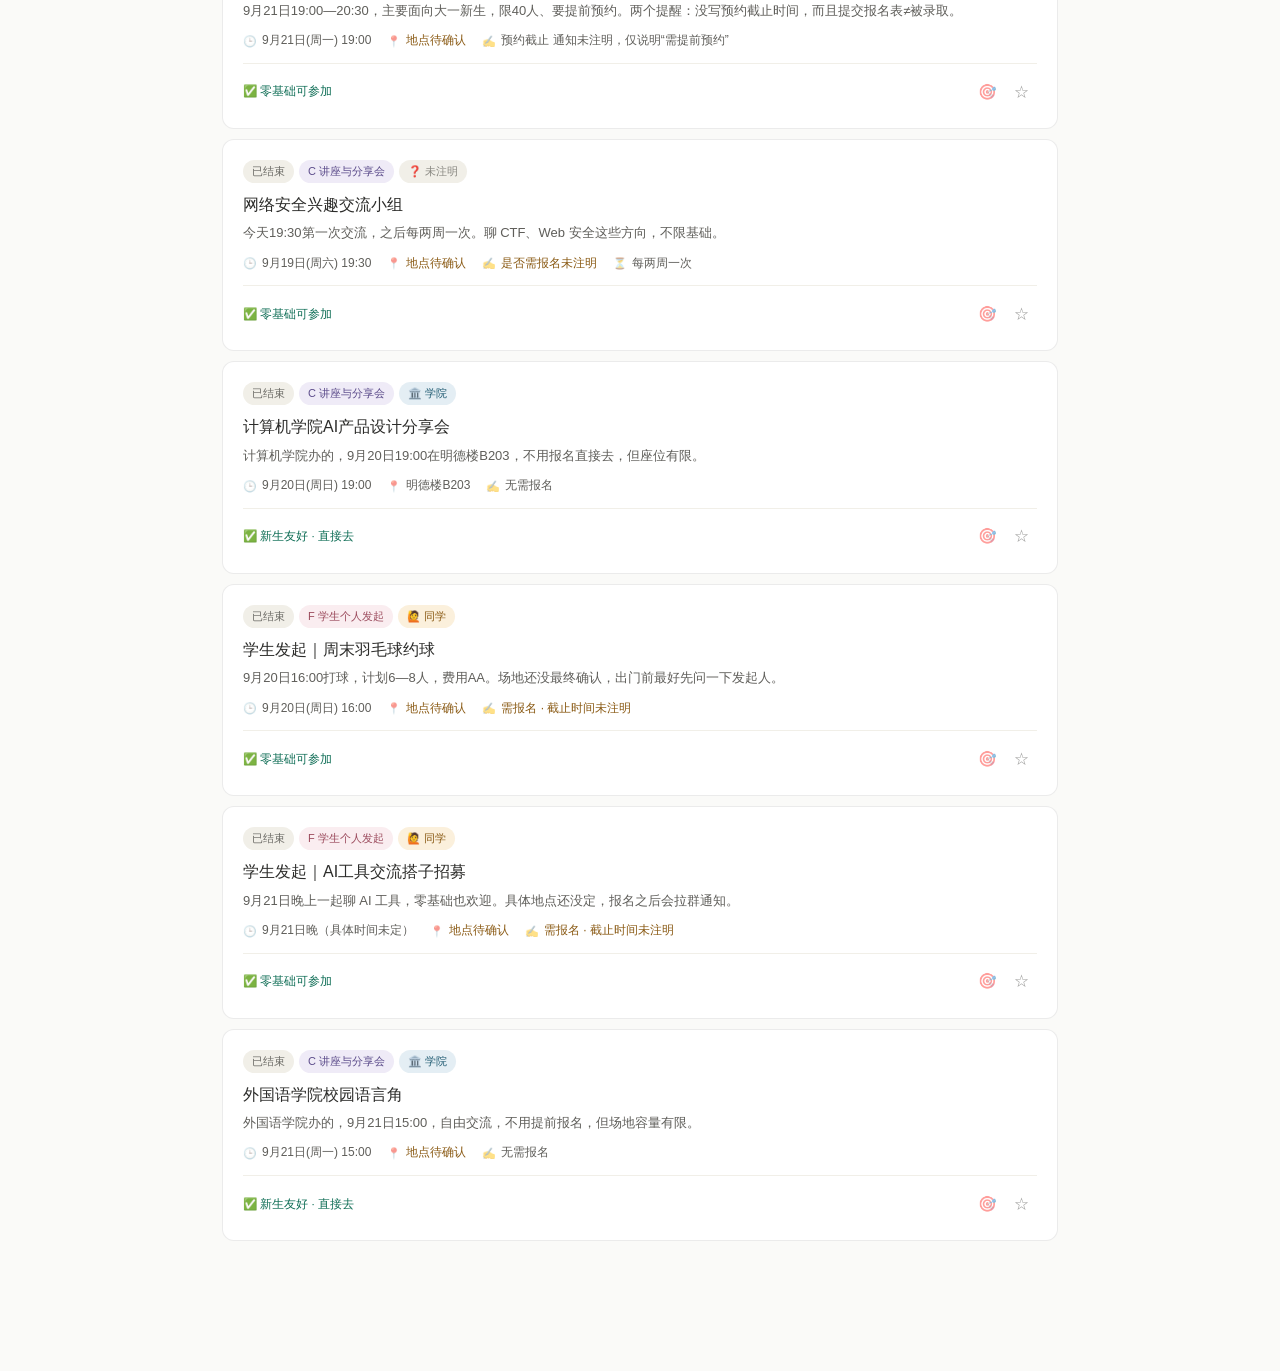
==== commit 033a2bc0: "feat(moderation): 发布前的内容审核规则库 按给出的风险类别整理成 8 组：虚假与夸大宣传、医疗健康、金融、 诱导与引流、迷信玄学、低俗擦边、暴力与涉恐，另加一组校园安全风险 （零门槛" ====
--- a/index.html
+++ b/index.html
@@ -38,6 +38,7 @@
 <div id="toast" role="status" aria-live="polite"></div>
 
 <script src="js/data.js"></script>
+<script src="js/moderation.js"></script>
 <script src="js/app.js"></script>
 </body>
 </html>
--- a/css/style.css
+++ b/css/style.css
@@ -156,7 +156,7 @@
 
 .summary {
   display: grid;
-  grid-template-columns: repeat(4, 1fr);
+  grid-template-columns: repeat(2, 1fr);
   gap: 8px;
   margin-bottom: 16px;
 }
@@ -1152,6 +1152,148 @@
 .precheck--must { background: var(--urgent-bg); color: var(--urgent); }
 .precheck--must b { color: var(--urgent); }
 
+/* ---------- 内容审核拦截 ---------- */
+
+.precheck--block { background: var(--urgent-bg); color: var(--urgent); }
+
+.precheck__hd { font-size: 13px; margin-bottom: 4px; }
+.precheck__hd b { color: var(--urgent); font-weight: 500; }
+.precheck__sub { font-size: 12px; opacity: .85; margin-bottom: 12px; }
+
+.precheck__cat {
+  background: var(--card);
+  border-radius: var(--radius-sm);
+  padding: 11px 13px;
+  margin-bottom: 8px;
+}
+
+.precheck__catName { font-size: 12.5px; font-weight: 500; color: var(--ink); margin-bottom: 7px; }
+
+.precheck__words { display: flex; flex-wrap: wrap; gap: 5px; margin-bottom: 7px; }
+
+.badword {
+  font-size: 11.5px;
+  background: var(--urgent-bg);
+  color: var(--urgent);
+  padding: 3px 9px;
+  border-radius: 999px;
+  text-decoration: line-through;
+  text-decoration-color: rgba(163, 58, 42, .5);
+}
+
+.precheck__why { font-size: 11.5px; color: var(--muted); line-height: 1.6; }
+
+/* ---------- 我的：左侧分类栏 ---------- */
+
+.mineLayout { display: block; }
+.mineMain { min-width: 0; }
+
+.mineSide {
+  display: flex;
+  gap: 6px;
+  overflow-x: auto;
+  padding-bottom: 4px;
+  margin-bottom: 18px;
+  -webkit-overflow-scrolling: touch;
+}
+
+.mineSide__item {
+  display: flex;
+  align-items: center;
+  gap: 8px;
+  flex-shrink: 0;
+  padding: 9px 14px;
+  border: 1px solid var(--line);
+  border-radius: 999px;
+  background: var(--card);
+  font-size: 13px;
+  color: var(--ink2);
+  white-space: nowrap;
+  transition: all .14s;
+}
+
+.mineSide__item:hover { border-color: rgba(0, 0, 0, .2); }
+.mineSide__item.is-on { background: var(--ink); border-color: var(--ink); color: #fff; }
+
+.mineSide__item b {
+  font-size: 11px;
+  font-weight: 500;
+  background: var(--line2);
+  color: var(--ink2);
+  padding: 1px 7px;
+  border-radius: 999px;
+}
+
+.mineSide__item.is-on b { background: rgba(255, 255, 255, .22); color: #fff; }
+
+.mineSide__note { display: none; }
+
+/* 跳转落点避开吸顶的页头 */
+.jumpSec { scroll-margin-top: 140px; }
+
+.myReg {
+  font-size: 12.5px;
+  color: var(--live);
+  background: var(--live-bg);
+  border-radius: var(--radius-sm);
+  padding: 10px 13px;
+  margin-top: -2px;
+}
+
+/* ---------- 搜索关键词高亮 ---------- */
+
+mark.hl {
+  background: #FBF0DC;
+  color: var(--ink);
+  border-radius: 3px;
+  padding: 0 2px;
+}
+
+/* ---------- 桌面端：栏目变左侧竖排 ---------- */
+
+@media (min-width: 760px) {
+  .mineLayout {
+    display: grid;
+    grid-template-columns: 168px 1fr;
+    gap: 28px;
+    align-items: start;
+  }
+
+  .mineSide {
+    position: sticky;
+    top: 148px;
+    flex-direction: column;
+    gap: 2px;
+    overflow: visible;
+    padding-bottom: 0;
+    margin-bottom: 0;
+  }
+
+  .mineSide__item {
+    width: 100%;
+    justify-content: space-between;
+    border: none;
+    border-radius: var(--radius-sm);
+    background: transparent;
+    padding: 10px 12px;
+    text-align: left;
+  }
+
+  .mineSide__item:hover { background: var(--line2); }
+  .mineSide__item.is-on { background: var(--brand-soft); color: var(--brand); }
+  .mineSide__item.is-on b { background: var(--brand); color: #fff; }
+
+  .mineSide__note {
+    display: block;
+    font-size: 11.5px;
+    color: var(--muted);
+    padding: 10px 12px 0;
+    line-height: 1.6;
+  }
+
+  .jumpSec { scroll-margin-top: 130px; }
+}
+
 .confirm {
   display: flex;
   gap: 11px;
